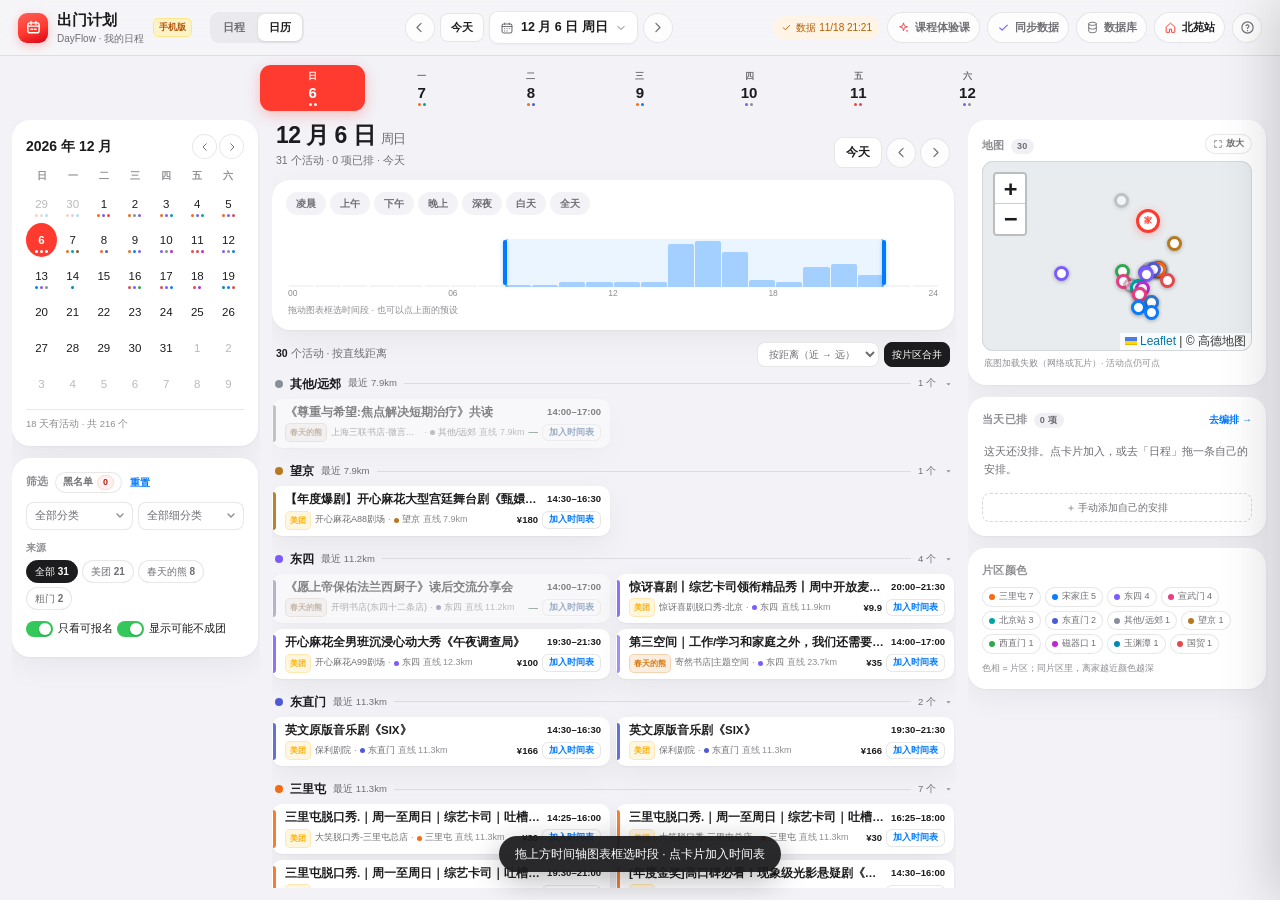
==== index.html @ 4f8f265a "deploy: 2026/11/19 05:21:29" ====
<!doctype html>
<html lang="zh-CN">
<head>
  <meta charset="utf-8">
  <meta name="viewport" content="width=device-width, initial-scale=1, viewport-fit=cover">
  <meta name="color-scheme" content="light">
  <title>出门计划 DayFlow · 我的日程</title>
  <link rel="icon" href="icons/icon-192.png">
  <link rel="stylesheet" href="vendor/leaflet.css">
  <link rel="stylesheet" href="schedule.css">
  <meta name="theme-color" content="#0A7CFF">
  <meta name="mobile-web-app-capable" content="yes">
  <meta name="apple-mobile-web-app-capable" content="yes">
  <meta name="apple-mobile-web-app-status-bar-style" content="default">
  <meta name="apple-mobile-web-app-title" content="出门计划">
  <link rel="manifest" href="manifest.webmanifest">
  <link rel="apple-touch-icon" href="icons/icon-180.png">
  <meta name="robots" content="noindex, nofollow">
  <link rel="stylesheet" href="pwa.css">
  <link rel="apple-touch-startup-image" href="splash/apple-1170x2532.png" media="(device-width: 390px) and (device-height: 844px) and (-webkit-device-pixel-ratio: 3)">
  <link rel="apple-touch-startup-image" href="splash/apple-1179x2556.png" media="(device-width: 393px) and (device-height: 852px) and (-webkit-device-pixel-ratio: 3)">
  <link rel="apple-touch-startup-image" href="splash/apple-1206x2622.png" media="(device-width: 402px) and (device-height: 874px) and (-webkit-device-pixel-ratio: 3)">
  <link rel="apple-touch-startup-image" href="splash/apple-1290x2796.png" media="(device-width: 430px) and (device-height: 932px) and (-webkit-device-pixel-ratio: 3)">
  <link rel="apple-touch-startup-image" href="splash/apple-1242x2688.png" media="(device-width: 414px) and (device-height: 896px) and (-webkit-device-pixel-ratio: 3)">
  <link rel="apple-touch-startup-image" href="splash/apple-1284x2778.png" media="(device-width: 428px) and (device-height: 926px) and (-webkit-device-pixel-ratio: 3)">
  <link rel="apple-touch-startup-image" href="splash/apple-1125x2436.png" media="(device-width: 375px) and (device-height: 812px) and (-webkit-device-pixel-ratio: 3)">
  <link rel="apple-touch-startup-image" href="splash/apple-828x1792.png" media="(device-width: 414px) and (device-height: 896px) and (-webkit-device-pixel-ratio: 2)">
  <link rel="apple-touch-startup-image" href="splash/apple-750x1334.png" media="(device-width: 375px) and (device-height: 667px) and (-webkit-device-pixel-ratio: 2)">
</head>
<body>
  <div id="dayflow-splash" aria-hidden="true">
    <div class="splash-inner">
      <div class="splash-logo">
        <svg viewBox="0 0 24 24" fill="none" stroke="#fff" stroke-width="2" stroke-linecap="round" stroke-linejoin="round">
          <rect x="4" y="5.5" width="16" height="14" rx="3"/>
          <path d="M4 10h16M8.5 3.5v4M15.5 3.5v4"/>
          <path d="M8.5 14.5h2M13.5 14.5h2" stroke-width="2.4"/>
        </svg>
      </div>
      <div class="splash-title">出门计划</div>
    </div>
  </div>
  <svg width="0" height="0" style="position:absolute" aria-hidden="true">
    <defs>
      <symbol id="i-calendar" viewBox="0 0 24 24"><rect x="3.5" y="5" width="17" height="15.5" rx="3" fill="none" stroke="currentColor" stroke-width="1.8"/><path d="M3.5 9.5h17M8 3.5V6M16 3.5V6" fill="none" stroke="currentColor" stroke-width="1.8" stroke-linecap="round"/><circle cx="8" cy="13" r="1" fill="currentColor"/><circle cx="12" cy="13" r="1" fill="currentColor"/><circle cx="16" cy="13" r="1" fill="currentColor"/><circle cx="8" cy="17" r="1" fill="currentColor"/><circle cx="12" cy="17" r="1" fill="currentColor"/></symbol>
      <symbol id="i-left" viewBox="0 0 24 24"><path d="M14.5 5.5 8 12l6.5 6.5" fill="none" stroke="currentColor" stroke-width="1.9" stroke-linecap="round" stroke-linejoin="round"/></symbol>
      <symbol id="i-right" viewBox="0 0 24 24"><path d="M9.5 5.5 16 12l-6.5 6.5" fill="none" stroke="currentColor" stroke-width="1.9" stroke-linecap="round" stroke-linejoin="round"/></symbol>
      <symbol id="i-down" viewBox="0 0 24 24"><path d="m6 9 6 6 6-6" fill="none" stroke="currentColor" stroke-width="1.9" stroke-linecap="round" stroke-linejoin="round"/></symbol>
      <symbol id="i-plus" viewBox="0 0 24 24"><path d="M12 5v14M5 12h14" fill="none" stroke="currentColor" stroke-width="1.9" stroke-linecap="round"/></symbol>
      <symbol id="i-close" viewBox="0 0 24 24"><path d="M6 6l12 12M18 6 6 18" fill="none" stroke="currentColor" stroke-width="1.9" stroke-linecap="round"/></symbol>
      <symbol id="i-check" viewBox="0 0 24 24"><path d="m5 12.5 4.5 4.5L19 7.5" fill="none" stroke="currentColor" stroke-width="2" stroke-linecap="round" stroke-linejoin="round"/></symbol>
      <symbol id="i-clock" viewBox="0 0 24 24"><circle cx="12" cy="12" r="8.4" fill="none" stroke="currentColor" stroke-width="1.8"/><path d="M12 7.3V12l3.3 2" fill="none" stroke="currentColor" stroke-width="1.8" stroke-linecap="round"/></symbol>
      <symbol id="i-pin" viewBox="0 0 24 24"><path d="M12 21s6.4-5.7 6.4-11A6.4 6.4 0 0 0 5.6 10c0 5.3 6.4 11 6.4 11Z" fill="none" stroke="currentColor" stroke-width="1.8" stroke-linejoin="round"/><circle cx="12" cy="9.8" r="2.2" fill="none" stroke="currentColor" stroke-width="1.8"/></symbol>
      <symbol id="i-home" viewBox="0 0 24 24"><path d="M4 11.2 12 4l8 7.2V20a1 1 0 0 1-1 1h-5v-6H10v6H5a1 1 0 0 1-1-1v-8.8Z" fill="none" stroke="currentColor" stroke-width="1.8" stroke-linejoin="round"/></symbol>
      <symbol id="i-expand" viewBox="0 0 24 24"><path d="M9 4H4v5M15 4h5v5M9 20H4v-5M15 20h5v-5" fill="none" stroke="currentColor" stroke-width="1.8" stroke-linecap="round" stroke-linejoin="round"/></symbol>
      <symbol id="i-db" viewBox="0 0 24 24"><ellipse cx="12" cy="5.2" rx="7" ry="3" fill="none" stroke="currentColor" stroke-width="1.7"/><path d="M5 5.2v6.7c0 1.7 3.1 3 7 3s7-1.3 7-3V5.2M5 11.9v6.7c0 1.7 3.1 3 7 3s7-1.3 7-3v-6.7" fill="none" stroke="currentColor" stroke-width="1.7" stroke-linecap="round"/></symbol>
      <symbol id="i-help" viewBox="0 0 24 24"><circle cx="12" cy="12" r="9" fill="none" stroke="currentColor" stroke-width="1.8"/><path d="M9.7 9.2a2.4 2.4 0 0 1 4.6.9c0 1.6-2.3 1.9-2.3 3.5" fill="none" stroke="currentColor" stroke-width="1.8" stroke-linecap="round"/><circle cx="12" cy="17" r="1" fill="currentColor"/></symbol>
      <symbol id="i-trash" viewBox="0 0 24 24"><path d="M5 7h14M10 7V5h4v2M8 7l.8 12h6.4L16 7M10 10.5v5M14 10.5v5" fill="none" stroke="currentColor" stroke-width="1.7" stroke-linecap="round"/></symbol>
      <symbol id="i-info" viewBox="0 0 24 24"><circle cx="12" cy="12" r="9" fill="none" stroke="currentColor" stroke-width="1.8"/><path d="M12 11v5" fill="none" stroke="currentColor" stroke-width="1.9" stroke-linecap="round"/><circle cx="12" cy="7.8" r="1" fill="currentColor"/></symbol>
      <symbol id="i-search" viewBox="0 0 24 24"><circle cx="10.5" cy="10.5" r="6.5" fill="none" stroke="currentColor" stroke-width="1.8"/><path d="m15.5 15.5 4.5 4.5" fill="none" stroke="currentColor" stroke-width="1.8" stroke-linecap="round"/></symbol>
      <symbol id="i-link" viewBox="0 0 24 24"><path d="M10 13.8a4 4 0 0 0 5.7 0l2.6-2.6a4 4 0 0 0-5.7-5.7l-1.4 1.4" fill="none" stroke="currentColor" stroke-width="1.8" stroke-linecap="round"/><path d="M14 10.2a4 4 0 0 0-5.7 0l-2.6 2.6a4 4 0 0 0 5.7 5.7l1.4-1.4" fill="none" stroke="currentColor" stroke-width="1.8" stroke-linecap="round"/></symbol>
      <symbol id="i-spark" viewBox="0 0 24 24"><path d="M12 3.5 13.7 9l5.5 1.7-5.5 1.7L12 18l-1.7-5.6L4.8 10.7 10.3 9 12 3.5Z" fill="none" stroke="currentColor" stroke-width="1.7" stroke-linejoin="round"/><path d="M18.5 15.5l.7 2.2 2.2.7-2.2.7-.7 2.2-.7-2.2-2.2-.7 2.2-.7.7-2.2Z" fill="currentColor"/></symbol>
    </defs>
  </svg>

  <header class="appbar">
    <div class="brand">
      <div class="brand-mark">
        <svg viewBox="0 0 24 24" fill="none" stroke="#fff" stroke-width="2" stroke-linecap="round">
          <rect x="4" y="5.5" width="16" height="14" rx="3"/>
          <path d="M4 10h16M8.5 3.5v4M15.5 3.5v4"/>
          <path d="M8.5 14.5h2M13.5 14.5h2" stroke-width="2.4"/>
        </svg>
      </div>
      <div class="brand-text">
        <div class="brand-name">出门计划</div>
        <div class="brand-sub">DayFlow · 我的日程</div>
      </div>
      <span class="proto-pill">原型</span>
    </div>

    <nav class="mode-tabs" id="modeTabs">
      <button class="mode-tab active" data-action="set-mode" data-mode="schedule">日程</button>
      <button class="mode-tab" data-action="set-mode" data-mode="calendar">日历</button>
    </nav>

    <div class="date-nav">
      <button class="icon-btn" data-action="day-prev" aria-label="前一天"><svg><use href="#i-left"/></svg></button>
      <button class="today-btn" data-action="today">今天</button>
      <button class="date-pill" data-action="month-open" aria-label="打开月历">
        <svg><use href="#i-calendar"/></svg>
        <span id="headerDate">11 月 21 日 周六</span>
        <svg class="chev"><use href="#i-down"/></svg>
      </button>
      <button class="icon-btn" data-action="day-next" aria-label="后一天"><svg><use href="#i-right"/></svg></button>
    </div>

    <div class="app-actions">
      <span class="save-pill" title="原型把日程存在浏览器 localStorage">
        <svg><use href="#i-check"/></svg>
        本地保存
      </span>
      <a class="crawl-entry pack-entry" href="dayflow://service/pack" title="生成手机包并推送到 GitHub，手机打开网页即自动同步">
        <svg><use href="#i-db"/></svg>
        <span>手机包</span>
      </a>
      <a class="crawl-entry course-entry" href="dayflow://service/courses" title="按地点/分类筛选美团成人课程">
        <svg><use href="#i-spark"/></svg>
        <span>课程体验课</span>
      </a>
      <button class="crawl-entry" data-action="crawl-open" title="运行采集模块">
        <svg><use href="#i-spark"/></svg>
        <span>开始爬取</span>
      </button>
      <button class="db-entry" data-action="db-open" title="查看 SQLite 数据快照">
        <svg><use href="#i-db"/></svg>
        <span>数据库</span>
      </button>
      <button class="home-chip" data-action="home-open" title="设置出发点">
        <svg><use href="#i-home"/></svg>
        <span id="homeChipText">北苑站</span>
      </button>
      <button class="icon-btn" data-action="help-open" aria-label="交互说明"><svg><use href="#i-help"/></svg></button>
    </div>
  </header>

  <div class="weekbar">
    <div class="weekbar-inner" id="weekbar"></div>
  </div>

  <main class="workspace" id="workspace">
    <!-- 左：时间轴（编排主视图） -->
    <section class="panel schedule-panel">
      <header class="schedule-head">
        <div class="schedule-title">
          <div class="schedule-date" id="scheduleDate">11 月 21 日 <span>周六</span></div>
          <div class="schedule-stats" id="scheduleStats">还没安排 · 从右侧挑活动，或点时间轴添加</div>
        </div>
        <div class="head-actions">
          <button class="btn primary" data-action="manual-add">
            <svg><use href="#i-plus"/></svg>
            手动添加
          </button>
          <button class="icon-btn danger-hover" data-action="clear-schedule" aria-label="清空当天日程" title="清空当天日程">
            <svg><use href="#i-trash"/></svg>
          </button>
        </div>
      </header>

      <div class="conflict-banner" id="conflictBanner" hidden></div>

      <div class="timeline-toolbar">
        <span class="toolbar-range">00:00–24:00</span>
        <span class="toolbar-hint"><span class="dash-sample"></span>空档 · 点一下加自己的安排，按住往下拖可框选时间段</span>
        <span class="toolbar-legend">
          <span><i class="legend-activity"></i>采集活动</span>
          <span><i class="legend-manual"></i>我的安排</span>
        </span>
      </div>

      <div class="timeline-scroll" id="timelineScroll">
        <div class="timeline" id="timeline">
          <div class="time-gutter" id="timeGutter"></div>
          <div class="timeline-body" id="timelineBody">
            <div class="zone zone-night"></div>
            <div class="zone zone-morning"></div>
            <div class="zone zone-afternoon"></div>
            <div class="zone zone-evening"></div>
            <div class="hour-lines" id="hourLines"></div>
            <div class="gap-bands" id="gapBands"></div>
            <div class="block-layer" id="blockLayer"></div>
            <div class="time-window-overlay" id="timeWindowOverlay"></div>
            <button class="time-handle start" id="timeHandleStart" type="button" aria-label="拖动时间窗开始">
              <span id="timeHandleStartLabel">00:00</span>
            </button>
            <button class="time-handle end" id="timeHandleEnd" type="button" aria-label="拖动时间窗结束">
              <span id="timeHandleEndLabel">24:00</span>
            </button>
            <div class="now-line" id="nowLine" hidden><span class="now-dot"></span><span class="now-label" id="nowLabel">现在</span></div>
          </div>
        </div>
      </div>
      <div class="schedule-foot" id="scheduleFoot"></div>
    </section>

    <!-- 右：活动池 / 地图 -->
    <section class="panel pool-panel">
      <div class="side-tabs" id="sideTabs">
        <button class="side-tab active" data-action="side-view" data-view="pool">活动池</button>
        <button class="side-tab" data-action="side-view" data-view="map">地图</button>
      </div>
      <div class="pool-pane" id="poolPane">
      <header class="pool-head">
        <div>
          <div class="pool-title-line">
            <h2>活动池</h2>
            <span class="pool-count" id="poolCount">0 个</span>
          </div>
          <div class="pool-sub" id="poolSub">点一下加入时间表，再点一下取消</div>
        </div>
        <button class="btn ghost" data-action="manual-add">
          <svg><use href="#i-plus"/></svg>
          自己的安排
        </button>
      </header>

      <div class="pool-controls">
        <label class="search-box">
          <svg><use href="#i-search"/></svg>
          <input id="poolSearch" type="search" placeholder="搜活动 / 场地 / 地址" autocomplete="off">
        </label>

        <div class="period-tabs" id="periodTabs"></div>

        <div class="time-window-row">
          <span class="time-window-label">时间窗 <b id="timeWindowLabel">全天</b></span>
          <button class="time-window-reset" id="timeWindowReset" data-action="time-window-reset" disabled>重置</button>
          <label class="switch-row time-window-fits" title="活动必须完整落在时间窗内">
            <span class="switch"><input type="checkbox" id="timeFits"><span class="slider"></span></span>
            只看装得下
          </label>
        </div>

        <div class="filter-selects">
          <select id="poolCategory" aria-label="大分类"></select>
          <select id="poolSubcategory" aria-label="细分类"></select>
          <select id="poolSource" aria-label="来源"></select>
          <select id="poolArea" aria-label="片区"></select>
          <select id="poolSort" aria-label="排序">
            <option value="time">按开始时间</option>
            <option value="distance">按距离</option>
            <option value="price">按价格</option>
            <option value="duration">按时长（短→长）</option>
          </select>
          <button class="filter-blacklist" data-action="blacklist-open" title="编辑活动类型黑名单">黑名单 <span class="blacklist-badge">0</span></button>
        </div>

        <div class="pool-toggles">
          <label class="switch-row">
            <span class="switch"><input type="checkbox" id="gapOnly"><span class="slider"></span></span>
            只看能放进空档
          </label>
          <label class="switch-row">
            <span class="switch"><input type="checkbox" id="hideScheduled"><span class="slider"></span></span>
            隐藏已排
          </label>
          <label class="switch-row">
            <span class="switch"><input type="checkbox" id="bookableOnly" checked><span class="slider"></span></span>
            只看可报名
          </label>
          <label class="switch-row" title="勾选时显示并蒙灰；取消勾选则隐藏">
            <span class="switch"><input type="checkbox" id="formationUnlikely" checked><span class="slider"></span></span>
            可能不成团
          </label>
        </div>
      </div>

      <div class="pool-list" id="poolList"></div>
      </div>

      <div class="map-pane" id="mapPane" hidden>
        <div class="map-pane-head">
          <div>
            <div class="pool-title-line">
              <h2>地图</h2>
              <span class="pool-count" id="scheduleMapCount">0 个</span>
            </div>
            <div class="pool-sub" id="scheduleMapSub">彩色 = 片区 · 实心 = 已排 · 空心 = 未排</div>
          </div>
          <button class="btn ghost" data-action="manual-add">
            <svg><use href="#i-plus"/></svg>
            手动
          </button>
        </div>
        <div class="map-canvas" id="scheduleMap"></div>
        <div class="map-note" id="scheduleMapNote">底图：高德 · GCJ-02 · 原型无 Key</div>
      </div>
    </section>
  </main>


  <!-- ===================== 日历 tab（原版浏览视图） ===================== -->
  <main class="calendar-workspace" id="calendarView" hidden>
    <aside class="cal-sidebar">
      <section class="cal-panel cal-month-panel">
        <div class="cal-month-head">
          <span class="cal-month-title" id="calMonthTitle">2026 年 11 月</span>
          <div class="cal-month-nav">
            <button class="icon-btn" data-action="cal-month-prev" aria-label="上个月"><svg><use href="#i-left"/></svg></button>
            <button class="icon-btn" data-action="cal-month-next" aria-label="下个月"><svg><use href="#i-right"/></svg></button>
          </div>
        </div>
        <div class="cal-dow"><span>日</span><span>一</span><span>二</span><span>三</span><span>四</span><span>五</span><span>六</span></div>
        <div class="cal-grid" id="calGrid"></div>
        <div class="cal-month-foot" id="calMonthFoot"></div>
      </section>

      <section class="cal-panel cal-filters">
        <div class="cal-section-title">筛选 <span class="cal-title-actions"><button class="cal-blacklist-open" data-action="blacklist-open">黑名单 <span class="blacklist-badge">0</span></button><button class="cal-reset" data-action="cal-reset">重置</button></span></div>
        <div class="cal-filter-group">
          <div class="cal-select-row">
            <select class="cal-subcat-select" id="calCategory" aria-label="分类"></select>
            <select class="cal-subcat-select" id="calSubcategory" aria-label="细分类"></select>
          </div>
        </div>
        <div class="cal-filter-group">
          <div class="cal-label">来源</div>
          <div class="cal-chips" id="calSourceChips"></div>
        </div>
        <div class="cal-filter-group">
          <label class="switch-row"><span class="switch"><input type="checkbox" id="calBookable" checked><span class="slider"></span></span>只看可报名</label>
          <label class="switch-row" title="勾选时显示并蒙灰；取消勾选则隐藏"><span class="switch"><input type="checkbox" id="calFormationUnlikely" checked><span class="slider"></span></span>显示可能不成团</label>
        </div>
      </section>
    </aside>

    <section class="cal-main">
      <div class="cal-dayhead">
        <div>
          <h2 id="calDayTitle">11 月 18 日 周三</h2>
          <div class="cal-day-sub" id="calDaySub"></div>
        </div>
        <div class="cal-day-actions">
          <button class="btn" data-action="cal-today">今天</button>
          <button class="icon-btn" data-action="cal-prev-day" aria-label="前一天"><svg><use href="#i-left"/></svg></button>
          <button class="icon-btn" data-action="cal-next-day" aria-label="后一天"><svg><use href="#i-right"/></svg></button>
        </div>
      </div>

      <section class="cal-panel cal-timecard">
        <div class="cal-presets" id="calPresets"></div>
        <div class="cal-hist" id="calHist">
          <div class="cal-hist-bars" id="calHistBars"></div>
          <div class="cal-brush" id="calBrush">
            <div class="cal-brush-selection" id="calBrushSelection"></div>
            <button class="cal-brush-handle" data-edge="start" id="calBrushStartHandle" type="button" aria-label="拖动开始时间"></button>
            <button class="cal-brush-handle" data-edge="end" id="calBrushEndHandle" type="button" aria-label="拖动结束时间"></button>
          </div>
        </div>
        <div class="cal-hist-axis"><span>00</span><span>06</span><span>12</span><span>18</span><span>24</span></div>
        <div class="cal-hist-hint"><span id="calHistReadout">拖动图表框选时间段 · 也可以点上面的预设或下拉</span></div>
      </section>

      <div class="cal-results-bar">
        <div class="cal-result-summary" id="calResultSummary"></div>
        <div class="cal-result-tools">
          <select class="mini-select" id="calSort" aria-label="排序">
            <option value="distance">按距离（近 → 远）</option>
            <option value="time">按开始时间</option>
            <option value="price">按价格（低 → 高）</option>
          </select>
          <button class="mini-select" data-action="cal-toggle-group" id="calGroupBtn">按片区合并</button>
        </div>
      </div>
      <div class="cal-groups" id="calGroups"></div>
    </section>

    <aside class="cal-right">
      <section class="cal-panel cal-map-card">
        <div class="cal-section-title">地图 <span class="cal-count" id="calMapCount">0</span>
          <button class="cal-map-expand" data-action="cal-map-expand" aria-label="放大地图"><svg><use href="#i-expand"/></svg>放大</button>
        </div>
        <div class="cal-map-canvas" id="calMap"></div>
        <div class="cal-map-note" id="calMapNote">底图：高德 · 无 Key 原型</div>
      </section>
      <section class="cal-panel">
        <div class="cal-section-title">
          当天已排 <span class="cal-count" id="calSchedCount">0 项</span>
          <button class="cal-go" data-action="set-mode" data-mode="schedule">去编排 →</button>
        </div>
        <div class="cal-sched-list" id="calSchedList"></div>
        <button class="cal-add-manual" data-action="manual-add">＋ 手动添加自己的安排</button>
      </section>
      <section class="cal-panel cal-legend-panel">
        <div class="cal-section-title">片区颜色</div>
        <div class="cal-legend-list" id="calLegend"></div>
        <div class="cal-legend-note">色相 = 片区；同片区里，离家越近颜色越深</div>
      </section>
    </aside>
  </main>

  <nav class="mobile-switch" id="mobileSwitch">
    <button data-action="mobile-pane" data-pane="schedule" class="active">时间表 <span class="n" id="mobileScheduleCount">0</span></button>
    <button data-action="mobile-pane" data-pane="pool">活动池 <span class="n" id="mobilePoolCount">0</span></button>
  </nav>

  <div class="scrim" id="scrim"></div>

  <aside class="drawer" id="detailDrawer" aria-hidden="true">
    <div class="drawer-head">
      <h2 id="detailTitle">活动详情</h2>
      <button class="drawer-close" data-action="close-layers" aria-label="关闭"><svg><use href="#i-close"/></svg></button>
    </div>
    <div class="drawer-body" id="detailBody"></div>
    <div class="drawer-foot" id="detailFoot"></div>
  </aside>

  <div id="modalRoot"></div>
  <div class="toast" id="toast"></div>

  <script src="vendor/leaflet.js"></script>
  <script>window.__DAYFLOW_BUILD='202611190521';</script>
  <script src="boot.js"></script>
</body>
</html>
---- vendor/leaflet.css ----
/* required styles */

.leaflet-pane,
.leaflet-tile,
.leaflet-marker-icon,
.leaflet-marker-shadow,
.leaflet-tile-container,
.leaflet-pane > svg,
.leaflet-pane > canvas,
.leaflet-zoom-box,
.leaflet-image-layer,
.leaflet-layer {
	position: absolute;
	left: 0;
	top: 0;
	}
.leaflet-container {
	overflow: hidden;
	}
.leaflet-tile,
.leaflet-marker-icon,
.leaflet-marker-shadow {
	-webkit-user-select: none;
	   -moz-user-select: none;
	        user-select: none;
	  -webkit-user-drag: none;
	}
/* Prevents IE11 from highlighting tiles in blue */
.leaflet-tile::selection {
	background: transparent;
}
/* Safari renders non-retina tile on retina better with this, but Chrome is worse */
.leaflet-safari .leaflet-tile {
	image-rendering: -webkit-optimize-contrast;
	}
/* hack that prevents hw layers "stretching" when loading new tiles */
.leaflet-safari .leaflet-tile-container {
	width: 1600px;
	height: 1600px;
	-webkit-transform-origin: 0 0;
	}
.leaflet-marker-icon,
.leaflet-marker-shadow {
	display: block;
	}
/* .leaflet-container svg: reset svg max-width decleration shipped in Joomla! (joomla.org) 3.x */
/* .leaflet-container img: map is broken in FF if you have max-width: 100% on tiles */
.leaflet-container .leaflet-overlay-pane svg {
	max-width: none !important;
	max-height: none !important;
	}
.leaflet-container .leaflet-marker-pane img,
.leaflet-container .leaflet-shadow-pane img,
.leaflet-container .leaflet-tile-pane img,
.leaflet-container img.leaflet-image-layer,
.leaflet-container .leaflet-tile {
	max-width: none !important;
	max-height: none !important;
	width: auto;
	padding: 0;
	}

.leaflet-container img.leaflet-tile {
	/* See: https://bugs.chromium.org/p/chromium/issues/detail?id=600120 */
	mix-blend-mode: plus-lighter;
}

.leaflet-container.leaflet-touch-zoom {
	-ms-touch-action: pan-x pan-y;
	touch-action: pan-x pan-y;
	}
.leaflet-container.leaflet-touch-drag {
	-ms-touch-action: pinch-zoom;
	/* Fallback for FF which doesn't support pinch-zoom */
	touch-action: none;
	touch-action: pinch-zoom;
}
.leaflet-container.leaflet-touch-drag.leaflet-touch-zoom {
	-ms-touch-action: none;
	touch-action: none;
}
.leaflet-container {
	-webkit-tap-highlight-color: transparent;
}
.leaflet-container a {
	-webkit-tap-highlight-color: rgba(51, 181, 229, 0.4);
}
.leaflet-tile {
	filter: inherit;
	visibility: hidden;
	}
.leaflet-tile-loaded {
	visibility: inherit;
	}
.leaflet-zoom-box {
	width: 0;
	height: 0;
	-moz-box-sizing: border-box;
	     box-sizing: border-box;
	z-index: 800;
	}
/* workaround for https://bugzilla.mozilla.org/show_bug.cgi?id=888319 */
.leaflet-overlay-pane svg {
	-moz-user-select: none;
	}

.leaflet-pane         { z-index: 400; }

.leaflet-tile-pane    { z-index: 200; }
.leaflet-overlay-pane { z-index: 400; }
.leaflet-shadow-pane  { z-index: 500; }
.leaflet-marker-pane  { z-index: 600; }
.leaflet-tooltip-pane   { z-index: 650; }
.leaflet-popup-pane   { z-index: 700; }

.leaflet-map-pane canvas { z-index: 100; }
.leaflet-map-pane svg    { z-index: 200; }

.leaflet-vml-shape {
	width: 1px;
	height: 1px;
	}
.lvml {
	behavior: url(#default#VML);
	display: inline-block;
	position: absolute;
	}


/* control positioning */

.leaflet-control {
	position: relative;
	z-index: 800;
	pointer-events: visiblePainted; /* IE 9-10 doesn't have auto */
	pointer-events: auto;
	}
.leaflet-top,
.leaflet-bottom {
	position: absolute;
	z-index: 1000;
	pointer-events: none;
	}
.leaflet-top {
	top: 0;
	}
.leaflet-right {
	right: 0;
	}
.leaflet-bottom {
	bottom: 0;
	}
.leaflet-left {
	left: 0;
	}
.leaflet-control {
	float: left;
	clear: both;
	}
.leaflet-right .leaflet-control {
	float: right;
	}
.leaflet-top .leaflet-control {
	margin-top: 10px;
	}
.leaflet-bottom .leaflet-control {
	margin-bottom: 10px;
	}
.leaflet-left .leaflet-control {
	margin-left: 10px;
	}
.leaflet-right .leaflet-control {
	margin-right: 10px;
	}


/* zoom and fade animations */

.leaflet-fade-anim .leaflet-popup {
	opacity: 0;
	-webkit-transition: opacity 0.2s linear;
	   -moz-transition: opacity 0.2s linear;
	        transition: opacity 0.2s linear;
	}
.leaflet-fade-anim .leaflet-map-pane .leaflet-popup {
	opacity: 1;
	}
.leaflet-zoom-animated {
	-webkit-transform-origin: 0 0;
	    -ms-transform-origin: 0 0;
	        transform-origin: 0 0;
	}
svg.leaflet-zoom-animated {
	will-change: transform;
}

.leaflet-zoom-anim .leaflet-zoom-animated {
	-webkit-transition: -webkit-transform 0.25s cubic-bezier(0,0,0.25,1);
	   -moz-transition:    -moz-transform 0.25s cubic-bezier(0,0,0.25,1);
	        transition:         transform 0.25s cubic-bezier(0,0,0.25,1);
	}
.leaflet-zoom-anim .leaflet-tile,
.leaflet-pan-anim .leaflet-tile {
	-webkit-transition: none;
	   -moz-transition: none;
	        transition: none;
	}

.leaflet-zoom-anim .leaflet-zoom-hide {
	visibility: hidden;
	}


/* cursors */

.leaflet-interactive {
	cursor: pointer;
	}
.leaflet-grab {
	cursor: -webkit-grab;
	cursor:    -moz-grab;
	cursor:         grab;
	}
.leaflet-crosshair,
.leaflet-crosshair .leaflet-interactive {
	cursor: crosshair;
	}
.leaflet-popup-pane,
.leaflet-control {
	cursor: auto;
	}
.leaflet-dragging .leaflet-grab,
.leaflet-dragging .leaflet-grab .leaflet-interactive,
.leaflet-dragging .leaflet-marker-draggable {
	cursor: move;
	cursor: -webkit-grabbing;
	cursor:    -moz-grabbing;
	cursor:         grabbing;
	}

/* marker & overlays interactivity */
.leaflet-marker-icon,
.leaflet-marker-shadow,
.leaflet-image-layer,
.leaflet-pane > svg path,
.leaflet-tile-container {
	pointer-events: none;
	}

.leaflet-marker-icon.leaflet-interactive,
.leaflet-image-layer.leaflet-interactive,
.leaflet-pane > svg path.leaflet-interactive,
svg.leaflet-image-layer.leaflet-interactive path {
	pointer-events: visiblePainted; /* IE 9-10 doesn't have auto */
	pointer-events: auto;
	}

/* visual tweaks */

.leaflet-container {
	background: #ddd;
	outline-offset: 1px;
	}
.leaflet-container a {
	color: #0078A8;
	}
.leaflet-zoom-box {
	border: 2px dotted #38f;
	background: rgba(255,255,255,0.5);
	}


/* general typography */
.leaflet-container {
	font-family: "Helvetica Neue", Arial, Helvetica, sans-serif;
	font-size: 12px;
	font-size: 0.75rem;
	line-height: 1.5;
	}


/* general toolbar styles */

.leaflet-bar {
	box-shadow: 0 1px 5px rgba(0,0,0,0.65);
	border-radius: 4px;
	}
.leaflet-bar a {
	background-color: #fff;
	border-bottom: 1px solid #ccc;
	width: 26px;
	height: 26px;
	line-height: 26px;
	display: block;
	text-align: center;
	text-decoration: none;
	color: black;
	}
.leaflet-bar a,
.leaflet-control-layers-toggle {
	background-position: 50% 50%;
	background-repeat: no-repeat;
	display: block;
	}
.leaflet-bar a:hover,
.leaflet-bar a:focus {
	background-color: #f4f4f4;
	}
.leaflet-bar a:first-child {
	border-top-left-radius: 4px;
	border-top-right-radius: 4px;
	}
.leaflet-bar a:last-child {
	border-bottom-left-radius: 4px;
	border-bottom-right-radius: 4px;
	border-bottom: none;
	}
.leaflet-bar a.leaflet-disabled {
	cursor: default;
	background-color: #f4f4f4;
	color: #bbb;
	}

.leaflet-touch .leaflet-bar a {
	width: 30px;
	height: 30px;
	line-height: 30px;
	}
.leaflet-touch .leaflet-bar a:first-child {
	border-top-left-radius: 2px;
	border-top-right-radius: 2px;
	}
.leaflet-touch .leaflet-bar a:last-child {
	border-bottom-left-radius: 2px;
	border-bottom-right-radius: 2px;
	}

/* zoom control */

.leaflet-control-zoom-in,
.leaflet-control-zoom-out {
	font: bold 18px 'Lucida Console', Monaco, monospace;
	text-indent: 1px;
	}

.leaflet-touch .leaflet-control-zoom-in, .leaflet-touch .leaflet-control-zoom-out  {
	font-size: 22px;
	}


/* layers control */

.leaflet-control-layers {
	box-shadow: 0 1px 5px rgba(0,0,0,0.4);
	background: #fff;
	border-radius: 5px;
	}
.leaflet-control-layers-toggle {
	background-image: url(images/layers.png);
	width: 36px;
	height: 36px;
	}
.leaflet-retina .leaflet-control-layers-toggle {
	background-image: url(images/layers-2x.png);
	background-size: 26px 26px;
	}
.leaflet-touch .leaflet-control-layers-toggle {
	width: 44px;
	height: 44px;
	}
.leaflet-control-layers .leaflet-control-layers-list,
.leaflet-control-layers-expanded .leaflet-control-layers-toggle {
	display: none;
	}
.leaflet-control-layers-expanded .leaflet-control-layers-list {
	display: block;
	position: relative;
	}
.leaflet-control-layers-expanded {
	padding: 6px 10px 6px 6px;
	color: #333;
	background: #fff;
	}
.leaflet-control-layers-scrollbar {
	overflow-y: scroll;
	overflow-x: hidden;
	padding-right: 5px;
	}
.leaflet-control-layers-selector {
	margin-top: 2px;
	position: relative;
	top: 1px;
	}
.leaflet-control-layers label {
	display: block;
	font-size: 13px;
	font-size: 1.08333em;
	}
.leaflet-control-layers-separator {
	height: 0;
	border-top: 1px solid #ddd;
	margin: 5px -10px 5px -6px;
	}

/* Default icon URLs */
.leaflet-default-icon-path { /* used only in path-guessing heuristic, see L.Icon.Default */
	background-image: url(images/marker-icon.png);
	}


/* attribution and scale controls */

.leaflet-container .leaflet-control-attribution {
	background: #fff;
	background: rgba(255, 255, 255, 0.8);
	margin: 0;
	}
.leaflet-control-attribution,
.leaflet-control-scale-line {
	padding: 0 5px;
	color: #333;
	line-height: 1.4;
	}
.leaflet-control-attribution a {
	text-decoration: none;
	}
.leaflet-control-attribution a:hover,
.leaflet-control-attribution a:focus {
	text-decoration: underline;
	}
.leaflet-attribution-flag {
	display: inline !important;
	vertical-align: baseline !important;
	width: 1em;
	height: 0.6669em;
	}
.leaflet-left .leaflet-control-scale {
	margin-left: 5px;
	}
.leaflet-bottom .leaflet-control-scale {
	margin-bottom: 5px;
	}
.leaflet-control-scale-line {
	border: 2px solid #777;
	border-top: none;
	line-height: 1.1;
	padding: 2px 5px 1px;
	white-space: nowrap;
	-moz-box-sizing: border-box;
	     box-sizing: border-box;
	background: rgba(255, 255, 255, 0.8);
	text-shadow: 1px 1px #fff;
	}
.leaflet-control-scale-line:not(:first-child) {
	border-top: 2px solid #777;
	border-bottom: none;
	margin-top: -2px;
	}
.leaflet-control-scale-line:not(:first-child):not(:last-child) {
	border-bottom: 2px solid #777;
	}

.leaflet-touch .leaflet-control-attribution,
.leaflet-touch .leaflet-control-layers,
.leaflet-touch .leaflet-bar {
	box-shadow: none;
	}
.leaflet-touch .leaflet-control-layers,
.leaflet-touch .leaflet-bar {
	border: 2px solid rgba(0,0,0,0.2);
	background-clip: padding-box;
	}


/* popup */

.leaflet-popup {
	position: absolute;
	text-align: center;
	margin-bottom: 20px;
	}
.leaflet-popup-content-wrapper {
	padding: 1px;
	text-align: left;
	border-radius: 12px;
	}
.leaflet-popup-content {
	margin: 13px 24px 13px 20px;
	line-height: 1.3;
	font-size: 13px;
	font-size: 1.08333em;
	min-height: 1px;
	}
.leaflet-popup-content p {
	margin: 17px 0;
	margin: 1.3em 0;
	}
.leaflet-popup-tip-container {
	width: 40px;
	height: 20px;
	position: absolute;
	left: 50%;
	margin-top: -1px;
	margin-left: -20px;
	overflow: hidden;
	pointer-events: none;
	}
.leaflet-popup-tip {
	width: 17px;
	height: 17px;
	padding: 1px;

	margin: -10px auto 0;
	pointer-events: auto;

	-webkit-transform: rotate(45deg);
	   -moz-transform: rotate(45deg);
	    -ms-transform: rotate(45deg);
	        transform: rotate(45deg);
	}
.leaflet-popup-content-wrapper,
.leaflet-popup-tip {
	background: white;
	color: #333;
	box-shadow: 0 3px 14px rgba(0,0,0,0.4);
	}
.leaflet-container a.leaflet-popup-close-button {
	position: absolute;
	top: 0;
	right: 0;
	border: none;
	text-align: center;
	width: 24px;
	height: 24px;
	font: 16px/24px Tahoma, Verdana, sans-serif;
	color: #757575;
	text-decoration: none;
	background: transparent;
	}
.leaflet-container a.leaflet-popup-close-button:hover,
.leaflet-container a.leaflet-popup-close-button:focus {
	color: #585858;
	}
.leaflet-popup-scrolled {
	overflow: auto;
	}

.leaflet-oldie .leaflet-popup-content-wrapper {
	-ms-zoom: 1;
	}
.leaflet-oldie .leaflet-popup-tip {
	width: 24px;
	margin: 0 auto;

	-ms-filter: "progid:DXImageTransform.Microsoft.Matrix(M11=0.70710678, M12=0.70710678, M21=-0.70710678, M22=0.70710678)";
	filter: progid:DXImageTransform.Microsoft.Matrix(M11=0.70710678, M12=0.70710678, M21=-0.70710678, M22=0.70710678);
	}

.leaflet-oldie .leaflet-control-zoom,
.leaflet-oldie .leaflet-control-layers,
.leaflet-oldie .leaflet-popup-content-wrapper,
.leaflet-oldie .leaflet-popup-tip {
	border: 1px solid #999;
	}


/* div icon */

.leaflet-div-icon {
	background: #fff;
	border: 1px solid #666;
	}


/* Tooltip */
/* Base styles for the element that has a tooltip */
.leaflet-tooltip {
	position: absolute;
	padding: 6px;
	background-color: #fff;
	border: 1px solid #fff;
	border-radius: 3px;
	color: #222;
	white-space: nowrap;
	-webkit-user-select: none;
	-moz-user-select: none;
	-ms-user-select: none;
	user-select: none;
	pointer-events: none;
	box-shadow: 0 1px 3px rgba(0,0,0,0.4);
	}
.leaflet-tooltip.leaflet-interactive {
	cursor: pointer;
	pointer-events: auto;
	}
.leaflet-tooltip-top:before,
.leaflet-tooltip-bottom:before,
.leaflet-tooltip-left:before,
.leaflet-tooltip-right:before {
	position: absolute;
	pointer-events: none;
	border: 6px solid transparent;
	background: transparent;
	content: "";
	}

/* Directions */

.leaflet-tooltip-bottom {
	margin-top: 6px;
}
.leaflet-tooltip-top {
	margin-top: -6px;
}
.leaflet-tooltip-bottom:before,
.leaflet-tooltip-top:before {
	left: 50%;
	margin-left: -6px;
	}
.leaflet-tooltip-top:before {
	bottom: 0;
	margin-bottom: -12px;
	border-top-color: #fff;
	}
.leaflet-tooltip-bottom:before {
	top: 0;
	margin-top: -12px;
	margin-left: -6px;
	border-bottom-color: #fff;
	}
.leaflet-tooltip-left {
	margin-left: -6px;
}
.leaflet-tooltip-right {
	margin-left: 6px;
}
.leaflet-tooltip-left:before,
.leaflet-tooltip-right:before {
	top: 50%;
	margin-top: -6px;
	}
.leaflet-tooltip-left:before {
	right: 0;
	margin-right: -12px;
	border-left-color: #fff;
	}
.leaflet-tooltip-right:before {
	left: 0;
	margin-left: -12px;
	border-right-color: #fff;
	}

/* Printing */

@media print {
	/* Prevent printers from removing background-images of controls. */
	.leaflet-control {
		-webkit-print-color-adjust: exact;
		print-color-adjust: exact;
		}
	}
---- schedule.css ----
/* DayFlow · 日程表 v2
   左：一天时间轴（编排 + 冲突）；右：活动池。 */

:root {
  --bg: #f2f2f7;
  --panel: #ffffff;
  --text: #1c1c1e;
  --muted: #6e6e73;
  --muted-2: #8e8e93;
  --line: rgba(60, 60, 67, 0.12);
  --line-strong: rgba(60, 60, 67, 0.2);
  --accent: #ff3b30;
  --blue: #007aff;
  --green: #34c759;
  --amber: #ff9500;
  --radius: 20px;
  --shadow: 0 1px 2px rgba(0, 0, 0, 0.04), 0 10px 30px rgba(0, 0, 0, 0.05);
}
* { box-sizing: border-box; }
html, body { height: 100%; margin: 0; padding: 0; overflow: hidden; }
body {
  background: var(--bg); color: var(--text);
  font-family: -apple-system, BlinkMacSystemFont, "SF Pro Text", "PingFang SC", "Helvetica Neue", "Microsoft YaHei", sans-serif;
  font-size: 13px; line-height: 1.5;
  -webkit-font-smoothing: antialiased; text-rendering: optimizeLegibility;
}
button, input, select, textarea { font: inherit; color: inherit; }
button { cursor: pointer; }
a { color: var(--blue); text-decoration: none; }
a:hover { text-decoration: underline; }
[hidden] { display: none !important; }

/* 顶栏 */
.appbar {
  height: 56px; display: flex; align-items: center; gap: 14px; padding: 0 18px;
  background: rgba(246, 246, 248, 0.86);
  backdrop-filter: saturate(180%) blur(18px); -webkit-backdrop-filter: saturate(180%) blur(18px);
  border-bottom: 1px solid var(--line); position: relative; z-index: 30;
}
.brand { display: flex; align-items: center; gap: 9px; flex: none; }
.brand-mark {
  width: 30px; height: 30px; border-radius: 9px;
  background: linear-gradient(160deg, #ff5f57 0%, #ff3b30 55%, #d70015 100%);
  display: grid; place-items: center; box-shadow: 0 3px 10px rgba(255, 59, 48, 0.3); flex: none;
}
.brand-mark svg { width: 17px; height: 17px; }
.brand-name { font-size: 15px; font-weight: 700; white-space: nowrap; }
.brand-sub { font-size: 10px; color: var(--muted); white-space: nowrap; }
.proto-pill { font-size: 9px; font-weight: 700; color: #b45309; background: #fef3c7; border: 1px solid #fde68a; padding: 2px 5px; border-radius: 5px; }
.date-nav { display: flex; align-items: center; gap: 5px; margin: 0 auto; }
.icon-btn {
  width: 30px; height: 30px; border-radius: 50%; border: 1px solid var(--line);
  background: rgba(255, 255, 255, 0.82); display: grid; place-items: center; color: var(--muted); flex: none;
}
.icon-btn:hover { background: #fff; color: var(--text); }
.icon-btn svg { width: 15px; height: 15px; }
.icon-btn.danger-hover:hover { color: #d70015; border-color: rgba(215, 0, 21, 0.3); }
.today-btn { border: 1px solid var(--line); background: rgba(255, 255, 255, 0.82); padding: 5px 10px; border-radius: 8px; font-size: 11px; font-weight: 600; }
.today-btn:hover { background: #fff; }
.date-pill {
  display: flex; align-items: center; gap: 7px; border: 1px solid var(--line);
  background: #fff; border-radius: 9px; padding: 6px 10px; font-size: 12.5px; font-weight: 650;
  box-shadow: 0 1px 2px rgba(0, 0, 0, 0.03); min-width: 142px; justify-content: center;
}
.date-pill:hover { border-color: var(--line-strong); }
.date-pill svg { width: 14px; height: 14px; color: var(--muted); }
.date-pill .chev { width: 12px; height: 12px; }
.app-actions { display: flex; align-items: center; gap: 7px; flex: none; }
.save-pill { display: inline-flex; align-items: center; gap: 4px; font-size: 10px; color: #1a7f37; background: rgba(52, 199, 89, 0.1); border-radius: 999px; padding: 4px 8px; white-space: nowrap; }
.save-pill svg { width: 11px; height: 11px; }
.home-chip { display: flex; align-items: center; gap: 5px; border: 1px solid var(--line); background: rgba(255, 255, 255, 0.82); padding: 6px 9px; border-radius: 999px; font-size: 11px; font-weight: 600; white-space: nowrap; }
.home-chip:hover { background: #fff; border-color: var(--line-strong); }
.home-chip svg { width: 13px; height: 13px; color: var(--accent); }

/* 周条 */
.weekbar { height: 64px; display: flex; align-items: center; padding: 0 18px; }
.weekbar-inner { max-width: 760px; width: 100%; margin: 0 auto; display: grid; grid-template-columns: repeat(7, 1fr); gap: 4px; }
.week-day { border: 0; background: transparent; border-radius: 11px; padding: 5px 0 4px; display: flex; flex-direction: column; align-items: center; gap: 1px; color: var(--muted); position: relative; min-width: 0; }
.week-day:hover { background: rgba(0, 0, 0, 0.04); }
.week-day .wd { font-size: 9px; font-weight: 600; }
.week-day .num { font-size: 15px; font-weight: 650; color: var(--text); font-variant-numeric: tabular-nums; line-height: 1.15; }
.week-day .dots { display: flex; gap: 2px; height: 4px; margin-top: 1px; }
.week-day .dots i { width: 3px; height: 3px; border-radius: 50%; }
.week-day.today .num { color: var(--accent); }
.week-day.selected { background: var(--accent); box-shadow: 0 4px 14px rgba(255, 59, 48, 0.28); }
.week-day.selected .wd, .week-day.selected .num { color: #fff; }
.week-day.selected .dots i { background: rgba(255, 255, 255, 0.9) !important; }

/* 布局 */
.workspace {
  height: calc(100vh - 56px - 64px);
  padding: 0 18px 16px;
  display: grid; grid-template-columns: minmax(0, 1.48fr) minmax(360px, 1fr);
  grid-template-rows: minmax(0, 1fr);
  gap: 14px; overflow: hidden;
}
.panel { background: var(--panel); border-radius: var(--radius); box-shadow: var(--shadow); min-height: 0; display: flex; flex-direction: column; overflow: hidden; }

/* 左：日程 */
.schedule-panel { min-width: 0; }
.schedule-head { display: flex; align-items: flex-start; gap: 12px; padding: 16px 18px 9px; flex: none; }
.schedule-title { min-width: 0; flex: 1; }
.schedule-date { font-size: 23px; font-weight: 750; letter-spacing: -0.025em; line-height: 1.15; white-space: nowrap; }
.schedule-date span { font-size: 13px; font-weight: 500; color: var(--muted); margin-left: 6px; letter-spacing: 0; }
.schedule-date .today-tag { font-size: 9px; font-weight: 700; color: #fff; background: var(--accent); border-radius: 5px; padding: 1px 5px; vertical-align: 4px; margin-left: 7px; }
.schedule-stats { font-size: 11px; color: var(--muted); margin-top: 4px; line-height: 1.55; }
.schedule-stats b { color: var(--text); font-weight: 650; }
.schedule-stats .conflict { color: #d70015; font-weight: 650; }
.schedule-stats .free { color: #1a7f37; }
.head-actions { display: flex; align-items: center; gap: 6px; flex: none; }
.btn {
  display: inline-flex; align-items: center; justify-content: center; gap: 5px;
  border: 1px solid var(--line); background: #fff; border-radius: 9px;
  padding: 6px 11px; font-size: 11.5px; font-weight: 600; white-space: nowrap;
}
.btn svg { width: 13px; height: 13px; }
.btn:hover { border-color: var(--line-strong); background: #fafafa; }
.btn.primary { background: var(--blue); border-color: var(--blue); color: #fff; box-shadow: 0 2px 8px rgba(0, 122, 255, 0.22); }
.btn.primary:hover { background: #0070e8; }
.btn.ghost { background: transparent; color: var(--muted); }
.btn.ghost:hover { color: var(--text); background: #f7f7fa; }
.btn:disabled { opacity: 0.45; cursor: not-allowed; }

/* 冲突条 */
.conflict-banner {
  margin: 0 18px 8px; padding: 7px 10px; border-radius: 9px;
  background: #fff1f0; border: 1px solid #ffd4d0; color: #b42318;
  font-size: 10.5px; line-height: 1.6; display: flex; align-items: flex-start; gap: 7px;
}
.conflict-banner svg { width: 13px; height: 13px; flex: none; margin-top: 1px; }
.conflict-banner b { font-weight: 700; }
.conflict-banner .pairs { color: #912018; }
.conflict-banner .pairs span { display: inline-block; margin-right: 8px; }

.timeline-toolbar { display: flex; align-items: center; justify-content: space-between; gap: 10px; padding: 0 18px 7px; font-size: 9.5px; color: var(--muted-2); flex: none; }
.toolbar-hint { display: inline-flex; align-items: center; gap: 6px; }
.dash-sample { width: 16px; height: 9px; border: 1px dashed #c7c7cc; border-radius: 3px; display: inline-block; background: #fafafc; }
.toolbar-legend { display: inline-flex; align-items: center; gap: 11px; }
.toolbar-legend span { display: inline-flex; align-items: center; gap: 4px; }
.toolbar-legend i { width: 8px; height: 8px; border-radius: 2px; display: inline-block; }
.legend-activity { background: #cfe0ff; border-left: 2px solid #007aff; }
.legend-manual { background: #f1f1f5; border-left: 2px dashed #8e8e93; }

/* 时间轴 */
.timeline-scroll { flex: 1; min-height: 0; overflow-y: auto; overflow-x: hidden; overscroll-behavior: contain; scrollbar-width: thin; border-top: 1px solid var(--line); }
.timeline-scroll::-webkit-scrollbar { width: 7px; }
.timeline-scroll::-webkit-scrollbar-thumb { background: rgba(0, 0, 0, 0.13); border-radius: 4px; }
.timeline { display: flex; height: 1152px; min-height: 1152px; }
.time-gutter { width: 52px; flex: none; position: relative; background: linear-gradient(90deg, #fff 70%, rgba(250, 250, 252, 0.4)); }
.gutter-label { position: absolute; right: 8px; transform: translateY(-50%); font-size: 9.5px; color: var(--muted-2); font-variant-numeric: tabular-nums; white-space: nowrap; }
.timeline-body { flex: 1; min-width: 0; position: relative; height: 1152px; border-left: 1px solid var(--line); margin-right: 5px; }
.zone { position: absolute; left: 0; right: 0; pointer-events: none; }
.zone-night { top: 0; height: 288px; background: linear-gradient(180deg, rgba(244, 244, 250, 0.65), rgba(248, 248, 253, 0.3)); }
.zone-morning { top: 288px; height: 288px; background: linear-gradient(180deg, rgba(255, 249, 235, 0.5), rgba(255, 252, 245, 0.25)); }
.zone-afternoon { top: 576px; height: 288px; background: linear-gradient(180deg, rgba(245, 250, 255, 0.55), rgba(248, 252, 255, 0.28)); }
.zone-evening { top: 864px; height: 288px; background: linear-gradient(180deg, rgba(248, 246, 255, 0.5), rgba(251, 249, 255, 0.25)); }
.hour-lines { position: absolute; inset: 0; pointer-events: none; }
.hour-line { position: absolute; left: 0; right: 0; border-top: 1px solid rgba(60, 60, 67, 0.1); }
.hour-line.half { border-top-style: dashed; border-top-color: rgba(60, 60, 67, 0.055); }

/* 空档 */
.gap-bands { position: absolute; inset: 0; z-index: 1; }
.gap-band {
  position: absolute; left: 7px; right: 7px; border: 1.5px dashed #d4d4da; border-radius: 10px;
  background: rgba(250, 250, 252, 0.55); display: flex; flex-direction: column; justify-content: center;
  padding: 4px 12px; cursor: pointer; color: var(--muted-2); transition: border-color 0.12s, background 0.12s; overflow: hidden;
}
.gap-band:hover { border-color: #b6b6bd; background: rgba(255, 255, 255, 0.9); }
.gap-band.big { align-items: center; gap: 5px; text-align: center; background: rgba(250, 250, 252, 0.3); }
.gap-label { font-size: 10px; font-weight: 600; }
.gap-sub { font-size: 9.5px; color: var(--muted-2); }
.gap-band.big .gap-label { font-size: 12px; color: var(--muted); }
.gap-band.big .gap-sub { font-size: 10.5px; }
.gap-plus { width: 22px; height: 22px; border-radius: 50%; background: #fff; border: 1px solid var(--line); display: grid; place-items: center; color: var(--muted); margin-bottom: 2px; }
.gap-plus svg { width: 12px; height: 12px; }

/* 日程块 */
.block-layer { position: absolute; inset: 0; z-index: 2; pointer-events: none; }
.block { position: absolute; padding: 0 2px; pointer-events: auto; min-height: 22px; }
.block-inner { height: 100%; border-radius: 9px; overflow: hidden; border-left: 3px solid var(--c); background: var(--tint); padding: 4px 7px 4px 8px; position: relative; cursor: pointer; box-shadow: 0 1px 2px rgba(0, 0, 0, 0.04); transition: box-shadow 0.12s; }
.block-inner:hover { box-shadow: 0 4px 14px rgba(0, 0, 0, 0.1); }
.block.manual .block-inner { border-left-style: dashed; }
.block.conflict .block-inner { outline: 2px solid rgba(255, 59, 48, 0.78); outline-offset: -2px; }
.block-time { font-size: 9px; font-weight: 700; color: var(--c); font-variant-numeric: tabular-nums; line-height: 1.25; display: flex; align-items: center; gap: 4px; white-space: nowrap; }
.block-time .kind { font-size: 8px; font-weight: 650; color: var(--muted); background: rgba(255, 255, 255, 0.7); border-radius: 4px; padding: 0 3px; border: 1px solid rgba(0, 0, 0, 0.06); }
.block-title { font-size: 11.5px; font-weight: 650; line-height: 1.32; letter-spacing: -0.005em; margin-top: 1px; display: -webkit-box; -webkit-line-clamp: 2; -webkit-box-orient: vertical; overflow: hidden; word-break: break-word; }
.block-meta { font-size: 9.5px; color: var(--muted); margin-top: 2px; white-space: nowrap; overflow: hidden; text-overflow: ellipsis; display: flex; align-items: center; gap: 4px; }
.block-meta .dot { width: 4px; height: 4px; border-radius: 50%; flex: none; }
.block-remove { position: absolute; top: 3px; right: 3px; width: 18px; height: 18px; border-radius: 50%; border: 0; background: rgba(255, 255, 255, 0.85); color: var(--muted); display: grid; place-items: center; opacity: 0; transition: opacity 0.12s; z-index: 3; }
.block-remove svg { width: 10px; height: 10px; }
.block-inner:hover .block-remove { opacity: 1; }
.block.tiny { min-height: 20px; }
.block.tiny .block-inner { padding: 2px 6px 2px 7px; display: flex; align-items: center; gap: 5px; }
.block.tiny .block-title { margin: 0; font-size: 10.5px; -webkit-line-clamp: 1; }
.block.tiny .block-time { font-size: 8.5px; }
.block.tiny .block-meta, .block.tiny .kind { display: none; }
.block.short .block-meta { display: none; }
.block.short .block-title { -webkit-line-clamp: 1; }

/* 现在线 */
.now-line { position: absolute; left: 0; right: 0; height: 2px; z-index: 4; background: var(--accent); pointer-events: none; box-shadow: 0 0 0 1px rgba(255, 59, 48, 0.12); }
.now-dot { position: absolute; left: -4px; top: -3px; width: 8px; height: 8px; border-radius: 50%; background: var(--accent); border: 2px solid #fff; }
.now-label { position: absolute; left: 6px; top: -17px; font-size: 9px; font-weight: 700; color: var(--accent); background: #fff; border: 1px solid rgba(255, 59, 48, 0.25); border-radius: 4px; padding: 0 4px; line-height: 15px; white-space: nowrap; }

/* 右：活动池 */
.pool-panel { min-width: 0; }
.pool-head { display: flex; align-items: flex-start; gap: 10px; padding: 16px 15px 8px; flex: none; }
.pool-title-line { display: flex; align-items: baseline; gap: 7px; }
.pool-title-line h2 { margin: 0; font-size: 17px; font-weight: 750; letter-spacing: -0.02em; }
.pool-count { font-size: 10px; font-weight: 650; color: var(--muted); background: #f0f0f4; border-radius: 999px; padding: 1px 7px; }
.pool-sub { font-size: 10px; color: var(--muted-2); margin-top: 2px; }
.pool-head .btn { margin-left: auto; flex: none; font-size: 10.5px; padding: 5px 9px; }
.pool-controls { padding: 0 14px 9px; display: flex; flex-direction: column; gap: 8px; flex: none; }
.search-box { display: flex; align-items: center; gap: 6px; background: #f7f7fa; border: 1px solid transparent; border-radius: 9px; padding: 6px 9px; }
.search-box:focus-within { background: #fff; border-color: rgba(0, 122, 255, 0.35); box-shadow: 0 0 0 3px rgba(0, 122, 255, 0.08); }
.search-box svg { width: 14px; height: 14px; color: var(--muted-2); flex: none; }
.search-box input { border: 0; outline: 0; background: transparent; font-size: 12px; width: 100%; }
.period-tabs { display: grid; grid-template-columns: repeat(5, 1fr); gap: 2px; background: #f2f2f7; border-radius: 9px; padding: 3px; }
.period-tab { border: 0; background: transparent; border-radius: 7px; padding: 5px 2px; font-size: 10.5px; font-weight: 600; color: var(--muted); white-space: nowrap; }
.period-tab .n { font-size: 9px; font-weight: 500; color: var(--muted-2); margin-left: 2px; }
.period-tab.active { background: #fff; color: var(--text); box-shadow: 0 1px 3px rgba(0, 0, 0, 0.1); }
.period-tab.active .n { color: var(--muted); }
.filter-selects { display: grid; grid-template-columns: 1fr 1fr 1.1fr; gap: 5px; }
.filter-selects select {
  appearance: none; -webkit-appearance: none; border: 1px solid var(--line); background: #fff; border-radius: 8px;
  padding: 5px 18px 5px 7px; font-size: 10.5px; color: var(--muted);
  background-image: url("data:image/svg+xml,%3Csvg xmlns='http://www.w3.org/2000/svg' width='8' height='5'%3E%3Cpath d='M1 1l3 3 3-3' fill='none' stroke='%238e8e93' stroke-width='1.4' stroke-linecap='round'/%3E%3C/svg%3E");
  background-repeat: no-repeat; background-position: right 6px center; min-width: 0; text-overflow: ellipsis;
}
.filter-selects select:hover { border-color: var(--line-strong); color: var(--text); }
.pool-toggles { display: flex; flex-wrap: wrap; gap: 5px 11px; font-size: 10px; color: var(--muted); }
.switch-row { display: inline-flex; align-items: center; gap: 5px; white-space: nowrap; }
.switch { position: relative; width: 27px; height: 16px; flex: none; display: inline-block; }
.switch input { opacity: 0; width: 0; height: 0; position: absolute; }
.switch .slider { position: absolute; inset: 0; background: #d1d1d6; border-radius: 999px; transition: background 0.16s; }
.switch .slider::after { content: ""; position: absolute; width: 12px; height: 12px; left: 2px; top: 2px; background: #fff; border-radius: 50%; box-shadow: 0 1px 2px rgba(0, 0, 0, 0.2); transition: transform 0.16s; }
.switch input:checked + .slider { background: var(--green); }
.switch input:checked + .slider::after { transform: translateX(11px); }

.pool-list { flex: 1; min-height: 0; overflow-y: auto; overscroll-behavior: contain; padding: 0 8px 14px; scrollbar-width: thin; }
.pool-list::-webkit-scrollbar { width: 6px; }
.pool-list::-webkit-scrollbar-thumb { background: rgba(0, 0, 0, 0.12); border-radius: 4px; }
.pool-group-head { position: sticky; top: 0; z-index: 3; display: flex; align-items: center; gap: 6px; padding: 7px 7px 5px; background: rgba(255, 255, 255, 0.94); backdrop-filter: blur(8px); -webkit-backdrop-filter: blur(8px); font-size: 9.5px; font-weight: 700; color: var(--muted-2); letter-spacing: 0.04em; }
.pool-group-head .rule { flex: 1; height: 1px; background: var(--line); }
.pool-group-head .n { font-weight: 600; color: var(--muted-2); }
.pool-group-head .conflict-hint { color: #b42318; font-weight: 650; letter-spacing: 0; }

.pool-item { display: flex; align-items: flex-start; gap: 7px; padding: 7px 7px 7px 6px; margin-bottom: 2px; border-radius: 9px; border: 1px solid transparent; cursor: pointer; position: relative; transition: background 0.1s, border-color 0.1s; }
.pool-item:hover { background: #f7f7fa; }
.pool-item:focus-visible { outline: 2px solid rgba(0, 122, 255, 0.4); outline-offset: -1px; }
.pool-item.scheduled { background: #f4fbf6; border-color: rgba(52, 199, 89, 0.2); }
.pool-item.scheduled:hover { background: #eef9f1; }
.pool-item.conflicting {
  opacity: 0.52; filter: grayscale(0.9); background: #f5f5f7; border-color: transparent;
}
.pool-item.conflicting:hover { opacity: 0.85; filter: grayscale(0.45); background: #f0f0f3; }
.p-check { width: 16px; height: 16px; border-radius: 5px; border: 1.5px solid #c7c7cc; background: #fff; flex: none; margin-top: 2px; display: grid; place-items: center; color: #fff; transition: background 0.12s, border-color 0.12s; }
.p-check svg { width: 10px; height: 10px; opacity: 0; }
.pool-item.scheduled .p-check { background: var(--green); border-color: var(--green); }
.pool-item.scheduled .p-check svg { opacity: 1; }
.p-rail { width: 3px; border-radius: 2px; align-self: stretch; flex: none; min-height: 30px; background: var(--area); opacity: 0.9; }
.p-body { flex: 1; min-width: 0; }
.p-row1 { display: flex; align-items: baseline; gap: 6px; min-width: 0; }
.p-time { flex: none; font-size: 9.5px; font-weight: 700; color: var(--muted); font-variant-numeric: tabular-nums; white-space: nowrap; width: 78px; }
.p-title { flex: 1; min-width: 0; font-size: 11.5px; font-weight: 600; line-height: 1.35; white-space: nowrap; overflow: hidden; text-overflow: ellipsis; }
.pool-item.scheduled .p-title { color: #1a7f37; }
.p-price { flex: none; font-size: 10px; font-weight: 650; white-space: nowrap; }
.p-price.free { color: #1a7f37; }
.p-row2 { display: flex; align-items: center; gap: 4px; flex-wrap: wrap; font-size: 9px; color: var(--muted-2); margin-top: 2px; }
.p-row2 .area-dot { width: 5px; height: 5px; border-radius: 50%; flex: none; background: var(--area); }
.p-row2 .sep { color: #d1d1d6; }
.p-row2 .badge { font-size: 8px; font-weight: 650; padding: 0 4px; line-height: 13px; border-radius: 4px; background: #f2f2f7; color: #636366; }
.p-row2 .badge.full { background: #1c1c1e; color: #fff; }
.p-row2 .badge.warn { background: rgba(255, 149, 0, 0.14); color: #b45309; }
.p-row2 .badge.conflict { background: #fff1f0; color: #b42318; }
.p-info { width: 20px; height: 20px; border-radius: 50%; border: 1px solid var(--line); background: #fff; color: var(--muted-2); display: grid; place-items: center; flex: none; opacity: 0.3; transition: opacity 0.12s; margin-top: 1px; }
.p-info svg { width: 10px; height: 10px; }
.pool-item:hover .p-info { opacity: 1; }
.p-info:hover { color: var(--text); border-color: var(--line-strong); }

.pool-empty { padding: 34px 18px; text-align: center; color: var(--muted); }
.pool-empty .emoji { font-size: 28px; display: block; margin-bottom: 7px; }
.pool-empty h3 { margin: 0 0 4px; font-size: 13px; color: var(--text); }
.pool-empty p { margin: 0 auto; font-size: 11px; line-height: 1.6; max-width: 260px; }
.pool-empty .btn { margin-top: 11px; }
.pool-empty .link-btn { border: 0; background: none; color: var(--blue); font-size: 11px; padding: 0; margin-top: 8px; }

/* 手机 */
.mobile-switch { display: none; }
.scrim { position: fixed; inset: 0; z-index: 50; background: rgba(0, 0, 0, 0.26); opacity: 0; pointer-events: none; transition: opacity 0.2s; backdrop-filter: blur(2px); -webkit-backdrop-filter: blur(2px); }
.scrim.show { opacity: 1; pointer-events: auto; }
.drawer { position: fixed; top: 0; right: 0; bottom: 0; z-index: 60; width: min(430px, 94vw); background: #fff; box-shadow: -18px 0 50px rgba(0, 0, 0, 0.16); transform: translateX(102%); transition: transform 0.26s cubic-bezier(0.32, 0.72, 0, 1); display: flex; flex-direction: column; }
.drawer.show { transform: none; }
.drawer-head { padding: 18px 20px 12px; border-bottom: 1px solid var(--line); display: flex; align-items: flex-start; gap: 10px; flex: none; }
.drawer-head h2 { margin: 0; font-size: 17px; font-weight: 700; line-height: 1.4; letter-spacing: -0.01em; flex: 1; }
.drawer-close { border: 0; background: #f2f2f7; color: var(--muted); width: 28px; height: 28px; border-radius: 50%; display: grid; place-items: center; flex: none; }
.drawer-close svg { width: 14px; height: 14px; }
.drawer-body { padding: 16px 20px; overflow: auto; flex: 1; }
.drawer-foot { padding: 12px 20px 18px; border-top: 1px solid var(--line); display: flex; gap: 8px; flex: none; background: #fcfcfd; }
.drawer-foot .btn { flex: 1; text-align: center; text-decoration: none; }
.drawer-foot .btn.ghost { flex: none; }

.detail-badges { display: flex; gap: 5px; flex-wrap: wrap; margin-bottom: 14px; }
.badge { font-size: 9.5px; font-weight: 650; border-radius: 5px; padding: 1px 5px; line-height: 15px; white-space: nowrap; }
.badge.avail { background: rgba(52, 199, 89, 0.14); color: #1a7f37; }
.badge.closed { background: rgba(142, 142, 147, 0.16); color: #636366; }
.badge.fullbooked { background: rgba(255, 149, 0, 0.16); color: #b45309; }
.badge.ended { background: rgba(142, 142, 147, 0.16); color: #636366; }
.badge.full { background: #1c1c1e; color: #fff; }
.badge.soft { background: #f2f2f7; color: #636366; }
.badge.conflict { background: #fff1f0; color: #b42318; }
.info-list { display: flex; flex-direction: column; gap: 10px; }
.info-row { display: flex; gap: 10px; font-size: 12.5px; }
.info-row .k { width: 52px; flex: none; color: var(--muted); }
.info-row .v { flex: 1; min-width: 0; }
.info-row .v .sub { color: var(--muted); font-size: 11.5px; margin-top: 2px; line-height: 1.6; }
.detail-section { margin-top: 18px; }
.detail-section h4 { font-size: 10px; font-weight: 700; color: var(--muted-2); letter-spacing: 0.06em; margin: 0 0 7px; text-transform: uppercase; }
.detail-desc { font-size: 12.5px; line-height: 1.75; color: #3a3a3c; white-space: pre-wrap; word-break: break-word; }
.link-box { display: flex; align-items: center; gap: 7px; background: #f7f7fa; border: 1px solid var(--line); border-radius: 9px; padding: 8px 10px; font-size: 11px; color: var(--blue); word-break: break-all; }
.link-box svg { width: 13px; height: 13px; flex: none; }
.text-link { border: 0; background: none; padding: 0 0 0 6px; color: var(--blue); font-size: 11px; }
.text-link:hover { text-decoration: underline; }

.modal-scrim { position: fixed; inset: 0; z-index: 80; background: rgba(0, 0, 0, 0.28); display: grid; place-items: center; padding: 18px; backdrop-filter: blur(3px); -webkit-backdrop-filter: blur(3px); }
.dialog { width: min(470px, 94vw); max-height: 90vh; overflow: auto; background: #fff; border-radius: 20px; box-shadow: 0 24px 70px rgba(0, 0, 0, 0.25); }
.dialog-head { padding: 20px 22px 4px; }
.dialog-head h2 { margin: 0; font-size: 17px; letter-spacing: -0.01em; }
.dialog-head p { margin: 5px 0 0; font-size: 11.5px; color: var(--muted); line-height: 1.6; }
.dialog-body { padding: 12px 22px 4px; }
.dialog-foot { display: flex; gap: 7px; padding: 14px 22px 20px; }
.dialog-foot .btn { flex: 1; text-align: center; justify-content: center; }
.dialog-foot .btn.delete { flex: none; color: #d70015; border-color: rgba(215, 0, 21, 0.25); }
.field { display: flex; flex-direction: column; gap: 4px; margin-bottom: 11px; }
.field > span { font-size: 10.5px; font-weight: 600; color: var(--muted); }
.field input, .field textarea, .field select { border: 1px solid var(--line); border-radius: 9px; padding: 7px 9px; background: #fff; font-size: 12.5px; outline: none; width: 100%; }
.field input:focus, .field textarea:focus, .field select:focus { border-color: rgba(0, 122, 255, 0.45); box-shadow: 0 0 0 3px rgba(0, 122, 255, 0.08); }
.field textarea { resize: vertical; min-height: 56px; }
.form-row { display: grid; grid-template-columns: 1fr 1fr; gap: 8px; }
.swatches { display: flex; gap: 8px; }
.swatch { width: 24px; height: 24px; border-radius: 50%; border: 2px solid #fff; box-shadow: 0 0 0 1px var(--line); cursor: pointer; padding: 0; }
.swatch.active { box-shadow: 0 0 0 2px var(--text); }
.modal-conflict { font-size: 11px; line-height: 1.6; color: #b45309; background: #fff7ed; border: 1px solid #fed7aa; border-radius: 8px; padding: 7px 9px; margin-top: 2px; }
.modal-conflict.ok { color: #1a7f37; background: #f4fbf6; border-color: #bbf7d0; }
.modal-error { color: #d70015; font-size: 11px; margin-top: 4px; }
.radio-list { display: flex; flex-direction: column; gap: 6px; }
.radio-item { display: flex; align-items: center; gap: 9px; border: 1px solid var(--line); border-radius: 10px; padding: 9px 11px; cursor: pointer; font-size: 12.5px; }
.radio-item:has(input:checked) { border-color: var(--blue); background: rgba(0, 122, 255, 0.045); box-shadow: 0 0 0 1px rgba(0, 122, 255, 0.25) inset; }
.radio-item input { accent-color: var(--blue); }
.radio-item .note { margin-left: auto; font-size: 10.5px; color: var(--muted); }

/* 月历 */
.month-dialog { width: min(370px, 94vw); }
.month-head { display: flex; align-items: center; gap: 6px; padding: 18px 20px 6px; }
.month-title { font-size: 15px; font-weight: 700; }
.month-nav { margin-left: auto; display: flex; gap: 2px; }
.month-nav .icon-btn { width: 26px; height: 26px; }
.month-nav .icon-btn svg { width: 13px; height: 13px; }
.month-dow { display: grid; grid-template-columns: repeat(7, 1fr); padding: 0 14px; }
.month-dow span { text-align: center; font-size: 9.5px; font-weight: 600; color: var(--muted-2); padding: 4px 0; }
.month-grid { display: grid; grid-template-columns: repeat(7, 1fr); row-gap: 2px; padding: 0 14px 12px; }
.month-cell { position: relative; border: 0; background: transparent; height: 38px; border-radius: 50%; display: flex; flex-direction: column; align-items: center; justify-content: center; }
.month-cell:hover { background: rgba(0, 0, 0, 0.05); }
.month-cell .num { font-size: 12px; font-weight: 500; font-variant-numeric: tabular-nums; line-height: 1.1; }
.month-cell.other { opacity: 0.3; }
.month-cell.today .num { color: var(--accent); font-weight: 700; }
.month-cell.selected { background: var(--accent); }
.month-cell.selected .num { color: #fff; font-weight: 650; }
.month-cell .dots { position: absolute; bottom: 4px; display: flex; gap: 2px; height: 4px; }
.month-cell .dots i { width: 3px; height: 3px; border-radius: 50%; }
.month-cell.selected .dots i { background: #fff !important; }
.month-foot { padding: 0 20px 16px; display: flex; justify-content: space-between; }

/* 帮助 */
.help-dialog { width: min(620px, 94vw); }
.help-body { padding: 8px 22px 20px; }
.help-step { display: flex; gap: 10px; font-size: 12.5px; line-height: 1.7; margin-bottom: 9px; }
.help-step .num { flex: none; width: 20px; height: 20px; border-radius: 50%; background: var(--text); color: #fff; font-size: 10px; font-weight: 700; display: grid; place-items: center; margin-top: 2px; }
.help-block { margin-top: 16px; }
.help-block h4 { margin: 0 0 6px; font-size: 11px; letter-spacing: 0.04em; color: var(--muted-2); }
.help-block p, .help-block li { font-size: 11.5px; color: var(--muted); line-height: 1.7; margin: 0; }
.help-block ul { margin: 0; padding-left: 17px; }
.help-block code { background: #f2f2f7; border-radius: 4px; padding: 1px 4px; font-size: 10.5px; font-family: ui-monospace, SFMono-Regular, Menlo, monospace; }
.help-callout { background: #fff7ed; border: 1px solid #fed7aa; color: #9a3412; border-radius: 10px; padding: 10px 12px; font-size: 11.5px; line-height: 1.7; }
.help-callout b { color: #7c2d12; }
.help-table { width: 100%; border-collapse: collapse; font-size: 11px; margin-top: 6px; }
.help-table th, .help-table td { text-align: left; padding: 4px 6px 4px 0; border-bottom: 1px solid var(--line); color: var(--muted); vertical-align: top; }
.help-table th { color: var(--muted-2); font-weight: 600; }
.help-table code { font-size: 10px; }

.toast { position: fixed; left: 50%; bottom: 28px; transform: translate(-50%, 16px); background: rgba(28, 28, 30, 0.94); color: #fff; border-radius: 999px; padding: 9px 16px; font-size: 12px; z-index: 100; opacity: 0; pointer-events: none; transition: opacity 0.18s, transform 0.18s; box-shadow: 0 8px 30px rgba(0, 0, 0, 0.28); max-width: 86vw; text-align: center; }
.toast.show { opacity: 1; transform: translate(-50%, 0); }

/* 响应式 */
@media (max-width: 1180px) {
  .workspace { grid-template-columns: minmax(0, 1.35fr) minmax(330px, 1fr); gap: 12px; padding: 0 12px 12px; }
  .p-time { width: 68px; }
}
@media (max-width: 980px) {
  .brand-sub { display: none; }
  .save-pill { display: none; }
  .schedule-date { font-size: 21px; }
}
@media (max-width: 900px) {
  .workspace { display: block; height: calc(100vh - 56px - 58px - 62px); padding: 0 10px 8px; }
  .weekbar { height: 58px; padding: 0 10px; }
  .weekbar-inner { max-width: none; }
  .schedule-panel, .pool-panel { height: 100%; }
  .pool-panel { display: none; }
  .workspace.show-pool .schedule-panel { display: none; }
  .workspace.show-pool .pool-panel { display: flex; }
  .mobile-switch { display: grid; grid-template-columns: 1fr 1fr; gap: 3px; position: fixed; left: 12px; right: 12px; bottom: 9px; height: 46px; background: rgba(242, 242, 247, 0.9); backdrop-filter: blur(16px); -webkit-backdrop-filter: blur(16px); border: 1px solid var(--line); border-radius: 999px; padding: 4px; z-index: 35; box-shadow: 0 8px 30px rgba(0, 0, 0, 0.14); }
  .mobile-switch button { border: 0; background: transparent; border-radius: 999px; font-size: 12px; font-weight: 650; color: var(--muted); }
  .mobile-switch button.active { background: #fff; color: var(--text); box-shadow: 0 1px 4px rgba(0,0,0,.12); }
  .mobile-switch .n { font-size: 9px; background: #ececf1; border-radius: 999px; padding: 1px 5px; margin-left: 2px; }
  .appbar { padding: 0 12px; gap: 8px; }
  .brand-name { font-size: 14px; }
  .proto-pill { display: none; }
  .date-nav { gap: 3px; }
  .date-pill { min-width: 0; padding: 6px 8px; font-size: 11.5px; }
  .date-pill svg:first-child, .date-pill .chev { display: none; }
  .home-chip span { display: none; }
  .home-chip { padding: 6px; }
  .schedule-head { padding: 12px 14px 9px; }
  .schedule-date { font-size: 20px; }
  .conflict-banner { margin: 0 14px 7px; }
  .timeline-toolbar { padding: 0 14px 7px; }
  .head-actions .btn.primary { padding: 6px 9px; font-size: 10.5px; }
  .pool-head { padding: 13px 12px 7px; }
  .pool-controls { padding: 0 12px 8px; }
  .pool-list { padding: 0 6px 80px; }
  .toast { bottom: 70px; }
  .drawer { top: auto; bottom: 0; height: 88vh; width: 100%; border-radius: 18px 18px 0 0; transform: translateY(102%); }
  .drawer.show { transform: none; }
  .month-cell { height: 40px; }
}
@media (max-width: 520px) {
  .brand-text { display: none; }
  .brand { gap: 0; }
  .appbar { gap: 6px; }
  .today-btn { padding: 5px 7px; }
  .date-pill { font-size: 11px; padding: 6px 7px; }
  .week-day .num { font-size: 14px; }
  .schedule-date { font-size: 19px; }
  .timeline-toolbar .toolbar-legend { display: none; }
  .filter-selects { grid-template-columns: 1fr 1fr; }
  .filter-selects select:last-child { grid-column: span 2; }
  .pool-head .btn { padding: 5px 8px; font-size: 10px; }
  .p-time { width: 64px; }
  .dialog-foot { flex-wrap: wrap; }
}

/* 触屏：常显信息/移除按钮 */
@media (hover: none) {
  .block-remove { opacity: 0.75; background: rgba(255, 255, 255, 0.75); }
  .p-info { opacity: 0.55; }
}

/* 详情里的小组件 */
.plan-saved-note { display: flex; align-items: center; gap: 5px; font-size: 10px; color: var(--muted-2); margin-top: 4px; line-height: 1.5; }
.plan-saved-note svg { width: 11px; height: 11px; flex: none; color: var(--green); }
.area-chip { display: inline-flex; align-items: center; gap: 4px; font-size: 10.5px; font-weight: 550; color: var(--muted); }
.area-chip i { width: 6px; height: 6px; border-radius: 50%; display: inline-block; }


/* 时间轴底部 */
.schedule-foot {
  flex: none; display: flex; align-items: center; gap: 8px;
  padding: 8px 18px 10px; border-top: 1px solid var(--line);
  background: #fcfcfd; min-height: 44px;
}
.schedule-foot .foot-note { font-size: 9.5px; color: var(--muted-2); line-height: 1.45; min-width: 0; }
.schedule-foot .foot-note code { background: #f2f2f7; border-radius: 3px; padding: 0 3px; font-size: 9px; }
.schedule-foot .foot-actions { margin-left: auto; display: flex; gap: 5px; flex: none; }
.schedule-foot .btn { font-size: 10.5px; padding: 5px 9px; }
.schedule-foot .btn:disabled { opacity: 0.42; }
@media (max-width: 520px) {
  .schedule-foot { padding: 7px 12px 9px; }
  .schedule-foot .foot-note { font-size: 9px; }
}

/* 已排但和其他已排冲突 */
.pool-item.scheduled-conflict { background: #fff7f6; border-color: rgba(255, 59, 48, 0.25); }
.pool-item.scheduled-conflict .p-title { color: #b42318; }

/* 手动安排：跨天 */
.check-row { display: flex; align-items: center; gap: 6px; font-size: 11px; color: var(--muted); margin: -3px 0 10px; }
.check-row input { accent-color: var(--blue); }

.toolbar-range {
  font-weight: 700; color: var(--muted);
  font-variant-numeric: tabular-nums; white-space: nowrap; margin-right: 4px;
}

/* ========== 模式 tabs ========== */
.mode-tabs {
  display: flex; gap: 2px; background: #e9e9ee; border-radius: 9px;
  padding: 2px; flex: none; margin-left: 4px;
}
.mode-tab {
  border: 0; background: transparent; border-radius: 7px;
  padding: 5px 11px; font-size: 11px; font-weight: 650; color: var(--muted);
}
.mode-tab:hover { color: var(--text); }
.mode-tab.active { background: #fff; color: var(--text); box-shadow: 0 1px 3px rgba(0, 0, 0, 0.1); }

/* ========== 日历 tab ========== */
.calendar-workspace {
  height: calc(100vh - 56px - 64px);
  padding: 0 18px 16px;
  display: grid;
  grid-template-columns: 268px minmax(0, 1fr) 326px;
  grid-template-rows: minmax(0, 1fr);
  gap: 14px; overflow: hidden;
}
.cal-sidebar, .cal-main, .cal-right {
  min-height: 0; overflow-y: auto; padding-right: 2px; scrollbar-width: thin;
}
.cal-sidebar::-webkit-scrollbar, .cal-main::-webkit-scrollbar, .cal-right::-webkit-scrollbar { width: 6px; }
.cal-sidebar::-webkit-scrollbar-thumb, .cal-main::-webkit-scrollbar-thumb, .cal-right::-webkit-scrollbar-thumb { background: rgba(0,0,0,.12); border-radius: 3px; }
.cal-panel {
  background: var(--panel); border-radius: 18px; box-shadow: var(--shadow);
  padding: 14px; margin-bottom: 12px;
}
.cal-panel:last-child { margin-bottom: 0; }

/* 月历 */
.cal-month-head { display: flex; align-items: center; gap: 6px; margin-bottom: 6px; }
.cal-month-title { font-size: 14px; font-weight: 700; }
.cal-month-nav { margin-left: auto; display: flex; gap: 2px; }
.cal-month-nav .icon-btn { width: 25px; height: 25px; }
.cal-month-nav .icon-btn svg { width: 12px; height: 12px; }
.cal-dow { display: grid; grid-template-columns: repeat(7, 1fr); }
.cal-dow span { text-align: center; font-size: 9.5px; font-weight: 600; color: var(--muted-2); padding: 4px 0; }
.cal-grid { display: grid; grid-template-columns: repeat(7, 1fr); row-gap: 2px; }
.cal-day {
  position: relative; border: 0; background: transparent; height: 34px;
  border-radius: 50%; display: flex; flex-direction: column; align-items: center; justify-content: center;
}
.cal-day:hover { background: rgba(0,0,0,.05); }
.cal-day .num { font-size: 11.5px; font-weight: 500; font-variant-numeric: tabular-nums; line-height: 1.1; }
.cal-day.other { opacity: .3; }
.cal-day.today .num { color: var(--accent); font-weight: 700; }
.cal-day.selected { background: var(--accent); }
.cal-day.selected .num { color: #fff; font-weight: 650; }
.cal-day .dots { position: absolute; bottom: 3px; display: flex; gap: 2px; height: 4px; }
.cal-day .dots i { width: 3px; height: 3px; border-radius: 50%; }
.cal-day.selected .dots i { background: #fff !important; }
.cal-month-foot { font-size: 9.5px; color: var(--muted-2); margin-top: 8px; padding-top: 7px; border-top: 1px solid var(--line); }

/* 筛选 */
.cal-section-title {
  display: flex; align-items: baseline; gap: 6px;
  font-size: 11px; font-weight: 700; color: var(--muted-2);
  letter-spacing: .04em; margin-bottom: 9px;
}
.cal-section-title .cal-count {
  font-size: 9px; font-weight: 650; color: var(--muted);
  background: #f0f0f4; border-radius: 999px; padding: 1px 6px;
}
.cal-section-title .cal-go, .cal-info { margin-left: auto; font-size: 10px; color: var(--blue); border: 0; background: none; padding: 0; letter-spacing: 0; }
.cal-reset { margin-left: auto; font-size: 10px; color: var(--blue); border: 0; background: none; padding: 0; }
.cal-filter-group { margin-bottom: 11px; }
.cal-filter-group:last-child { margin-bottom: 0; }
.cal-label { font-size: 9.5px; font-weight: 600; color: var(--muted-2); margin-bottom: 5px; }
.cal-chips { display: flex; flex-wrap: wrap; gap: 4px; }
.cal-chip {
  border: 1px solid var(--line); background: #fff; color: var(--muted);
  border-radius: 999px; padding: 3px 8px; font-size: 10px; font-weight: 550;
}
.cal-chip:hover { border-color: var(--line-strong); color: var(--text); }
.cal-chip.active { background: var(--text); border-color: var(--text); color: #fff; }
.cal-filter-group .switch-row { font-size: 10.5px; margin-bottom: 3px; }

/* 中间 */
.cal-dayhead { display: flex; align-items: flex-end; gap: 10px; padding: 2px 4px 12px; }
.cal-dayhead h2 { margin: 0; font-size: 23px; font-weight: 750; letter-spacing: -.025em; line-height: 1.2; }
.cal-day-sub { font-size: 10.5px; color: var(--muted); margin-top: 3px; }
.cal-day-actions { margin-left: auto; display: flex; align-items: center; gap: 4px; }
.cal-timecard { padding: 12px 14px; }
.cal-presets { display: flex; flex-wrap: wrap; gap: 4px; }
.cal-preset {
  border: 1px solid transparent; background: #f2f2f7; color: var(--muted);
  border-radius: 999px; padding: 3px 9px; font-size: 10px; font-weight: 600;
}
.cal-preset:hover { color: var(--text); background: #e9e9ee; }
.cal-preset.active { background: var(--text); color: #fff; }
.cal-range-row { display: flex; align-items: center; gap: 4px; margin-top: 9px; flex-wrap: wrap; }
.cal-time-select {
  appearance: none; -webkit-appearance: none; border: 0; background: transparent;
  padding: 0 17px 0 0; font-size: 22px; font-weight: 700; letter-spacing: -.03em;
  background-image: url("data:image/svg+xml,%3Csvg xmlns='http://www.w3.org/2000/svg' width='9' height='5'%3E%3Cpath d='M1 1l3.5 3 3.5-3' fill='none' stroke='%238e8e93' stroke-width='1.4' stroke-linecap='round'/%3E%3C/svg%3E");
  background-repeat: no-repeat; background-position: right center; cursor: pointer;
}
.cal-dash { font-size: 19px; color: var(--muted-2); }
.cal-fits { margin-left: auto; font-size: 10px; }
.cal-hist { display: flex; align-items: flex-end; gap: 1px; height: 44px; margin: 8px 2px 0; }
.cal-hist .bar { flex: 1; background: rgba(60,60,67,.1); border-radius: 2px 2px 0 0; min-height: 2px; }
.cal-hist .bar.on { background: rgba(0,122,255,.24); }
.cal-range-summary { font-size: 10px; color: var(--muted); margin-top: 6px; }
.cal-range-summary b { color: var(--text); }
.cal-results-bar { display: flex; align-items: center; gap: 6px; margin: 12px 4px 8px; flex-wrap: wrap; }
.cal-result-summary { font-size: 10.5px; color: var(--muted); }
.cal-result-summary b { color: var(--text); }
.cal-result-tools { margin-left: auto; display: flex; gap: 5px; }
.cal-result-tools .mini-select { font-size: 10px; padding: 4px 7px; }
.cal-result-tools .mini-select.active { background: var(--text); color: #fff; border-color: var(--text); }
.cal-groups { display: flex; flex-direction: column; gap: 14px; padding-bottom: 8px; }
.cal-area-head { display: flex; align-items: center; gap: 7px; margin: 0 3px 6px; }
.cal-area-dot { width: 8px; height: 8px; border-radius: 50%; flex: none; }
.cal-area-name { font-size: 12px; font-weight: 700; }
.cal-area-meta { font-size: 9.5px; color: var(--muted); }
.cal-area-rule { flex: 1; height: 1px; background: var(--line); }
.cal-cards { display: grid; grid-template-columns: repeat(auto-fill, minmax(272px, 1fr)); gap: 8px; }
.cal-activity-card {
  position: relative; background: #fff; border-radius: 13px; box-shadow: var(--shadow);
  padding: 10px 11px 9px 15px; cursor: pointer; border: 1px solid transparent;
  transition: transform .12s, box-shadow .12s, border-color .12s;
}
.cal-activity-card:hover { transform: translateY(-1px); box-shadow: 0 6px 20px rgba(0,0,0,.09); border-color: rgba(0,0,0,.05); }
.cal-activity-card.in-plan { border-color: rgba(52,199,89,.45); background: #f8fdf9; }
.cal-activity-card .rail { position: absolute; left: 0; top: 9px; bottom: 9px; width: 3px; border-radius: 0 3px 3px 0; }
.cal-card-top { display: flex; gap: 5px; align-items: flex-start; }
.cal-card-top h3 { margin: 0; font-size: 12.5px; font-weight: 650; line-height: 1.4; flex: 1; display: -webkit-box; -webkit-line-clamp: 2; -webkit-box-orient: vertical; overflow: hidden; }
.cal-card-meta { display: flex; flex-wrap: wrap; align-items: center; gap: 6px; font-size: 10px; color: var(--muted); margin-top: 5px; }
.cal-card-meta .time { color: var(--text); font-weight: 600; font-variant-numeric: tabular-nums; }
.cal-card-venue { font-size: 10px; color: var(--muted); margin-top: 2px; white-space: nowrap; overflow: hidden; text-overflow: ellipsis; }
.cal-card-foot { display: flex; align-items: center; gap: 5px; margin-top: 7px; padding-top: 6px; border-top: 1px dashed var(--line); }
.cal-area-chip { font-size: 9px; color: var(--muted); display: inline-flex; align-items: center; gap: 3px; }
.cal-area-chip i { width: 5px; height: 5px; border-radius: 50%; }
.cal-card-dist { font-size: 9px; color: var(--muted-2); }
.cal-card-price { margin-left: auto; font-size: 10.5px; font-weight: 650; white-space: nowrap; }
.cal-card-price.free { color: #1a7f37; }
.cal-add-btn {
  border: 1px solid var(--line); background: #fff; border-radius: 7px;
  padding: 2px 7px; font-size: 9.5px; font-weight: 650; color: var(--blue); flex: none;
}
.cal-add-btn:hover { background: rgba(0,122,255,.06); }
.cal-add-btn.added { color: #1a7f37; background: rgba(52,199,89,.12); border-color: rgba(52,199,89,.3); }
.cal-empty { background: #fff; border-radius: 16px; box-shadow: var(--shadow); padding: 34px 18px; text-align: center; color: var(--muted); }
.cal-empty h3 { font-size: 13px; color: var(--text); margin: 0 0 4px; }
.cal-empty p { font-size: 11px; margin: 0 auto; max-width: 300px; line-height: 1.6; }

/* 右：当天已排 / 图例 */
.cal-sched-list { display: flex; flex-direction: column; gap: 5px; }
.cal-sched-row {
  display: flex; align-items: flex-start; gap: 6px; background: #fafafc;
  border: 1px solid var(--line); border-radius: 9px; padding: 6px 7px;
}
.cal-sched-row .t { flex: none; width: 74px; font-size: 9.5px; font-weight: 700; color: var(--blue); font-variant-numeric: tabular-nums; }
.cal-sched-row .name { flex: 1; min-width: 0; font-size: 10.5px; font-weight: 550; line-height: 1.35; }
.cal-sched-row .name .sub { display: block; font-size: 9px; color: var(--muted); font-weight: 400; margin-top: 1px; white-space: nowrap; overflow: hidden; text-overflow: ellipsis; }
.cal-sched-row .x { border: 0; background: none; color: var(--muted-2); font-size: 14px; line-height: 1; padding: 0 2px; flex: none; }
.cal-sched-row .x:hover { color: #d70015; }
.cal-sched-empty { font-size: 10.5px; color: var(--muted); line-height: 1.7; padding: 6px 2px; }
.cal-add-manual {
  width: 100%; border: 1px dashed var(--line-strong); background: transparent;
  border-radius: 8px; padding: 6px; font-size: 10px; color: var(--muted);
  margin-top: 8px;
}
.cal-add-manual:hover { background: #f7f7fa; color: var(--text); }
.cal-legend-list { display: flex; flex-wrap: wrap; gap: 4px; }
.cal-legend-item { display: inline-flex; align-items: center; gap: 4px; border: 1px solid var(--line); border-radius: 999px; padding: 2px 6px; font-size: 9px; color: var(--muted); background: #fff; }
.cal-legend-item i { width: 6px; height: 6px; border-radius: 50%; }
.cal-legend-note { font-size: 9px; color: var(--muted-2); line-height: 1.6; margin-top: 7px; }

/* 响应式 */
@media (max-width: 1280px) {
  .calendar-workspace { grid-template-columns: 248px minmax(0, 1fr) 300px; gap: 12px; padding: 0 12px 12px; }
}
@media (max-width: 1080px) {
  .calendar-workspace { grid-template-columns: 236px minmax(0, 1fr); }
  .cal-right { display: none; }
}
@media (max-width: 900px) {
  .calendar-workspace {
    display: block; height: calc(100vh - 56px - 58px);
    overflow-y: auto; padding: 0 10px 80px;
  }
  .cal-sidebar { display: none; }
  .cal-main, .cal-right { overflow: visible; padding-right: 0; }
  .cal-right { display: block; margin-top: 12px; }
  .cal-dayhead h2 { font-size: 20px; }
  .cal-time-select { font-size: 19px; }
  .cal-fits { margin-left: 0; }
  .cal-cards { grid-template-columns: 1fr; }
  .calendar-mode .mobile-switch { display: none; }
  .mode-tabs { margin-left: 0; }
  .mode-tab { padding: 4px 8px; font-size: 10px; }
}
@media (max-width: 520px) {
  .calendar-workspace { padding: 0 10px 70px; }
  .cal-panel { border-radius: 14px; padding: 12px; }
  .cal-result-tools { margin-left: 0; width: 100%; }
  .cal-result-tools .mini-select { flex: 1; }
  .cal-dayhead h2 { font-size: 19px; }
  .mode-tab { padding: 4px 6px; }
  .home-chip { display: none; }
}

/* 日历 tab 的小控件 */
.mini-select {
  border: 1px solid var(--line); background: #fff; border-radius: 8px;
  padding: 5px 8px; font-size: 10px; color: var(--muted); font-weight: 500;
}
.mini-select:hover { color: var(--text); border-color: var(--line-strong); }
.mini-select.active { background: var(--text); border-color: var(--text); color: #fff; }

/* ========== 地图（Leaflet + 高德瓦片） ========== */
.pool-panel { overflow: hidden; }
.side-tabs {
  display: flex; gap: 3px; background: #f2f2f7; border-radius: 9px;
  padding: 3px; margin: 10px 14px 0; flex: none;
}
.side-tab {
  flex: 1; border: 0; background: transparent; border-radius: 7px;
  padding: 5px 8px; font-size: 11px; font-weight: 650; color: var(--muted);
}
.side-tab:hover { color: var(--text); }
.side-tab.active { background: #fff; color: var(--text); box-shadow: 0 1px 3px rgba(0,0,0,.1); }
.pool-pane { flex: 1; min-height: 0; display: flex; flex-direction: column; }
.map-pane { flex: 1; min-height: 0; display: flex; flex-direction: column; padding: 0 12px 10px; }
.map-pane-head {
  display: flex; align-items: flex-start; gap: 8px; padding: 12px 2px 8px; flex: none;
}
.map-pane-head .pool-title-line h2 { font-size: 17px; }
.map-pane-head .btn { margin-left: auto; flex: none; font-size: 10px; padding: 5px 8px; }
.map-canvas {
  flex: 1; min-height: 280px; border-radius: 13px; overflow: hidden;
  background: #e9ecef; border: 1px solid var(--line); position: relative; z-index: 0;
}
.map-note, .cal-map-note {
  flex: none; font-size: 9px; color: var(--muted-2); padding: 6px 2px 0;
  display: flex; align-items: center; gap: 5px;
}
.map-note .dot, .cal-map-note .dot { width: 6px; height: 6px; border-radius: 50%; background: var(--green); }
.cal-map-card .cal-section-title { margin-bottom: 7px; }
.cal-map-canvas {
  height: 190px; border-radius: 11px; overflow: hidden;
  background: #e9ecef; border: 1px solid var(--line); position: relative; z-index: 0;
}
.cal-map-canvas .leaflet-container, .map-canvas .leaflet-container {
  width: 100%; height: 100%; background: #e9ecef; font-family: inherit;
}
.leaflet-container { font-family: inherit; }
.leaflet-bar a { color: var(--text); }
.leaflet-popup-content-wrapper { border-radius: 12px; box-shadow: 0 10px 30px rgba(0,0,0,.18); }
.leaflet-popup-content { margin: 10px 12px; font-family: inherit; }
.df-popup { min-width: 190px; max-width: 250px; }
.df-popup-title { font-size: 12px; font-weight: 650; line-height: 1.4; }
.df-popup-meta { font-size: 9.5px; color: var(--muted); margin-top: 3px; }
.df-popup-venue { font-size: 9.5px; color: var(--muted-2); margin-top: 2px; }
.df-popup-foot { display: flex; align-items: center; gap: 6px; margin-top: 8px; padding-top: 7px; border-top: 1px dashed var(--line); }
.df-popup-price { font-size: 10.5px; font-weight: 650; }
.df-popup-price.free { color: #1a7f37; }
.df-popup-btn {
  margin-left: auto; border: 1px solid var(--line); background: #fff; border-radius: 7px;
  padding: 3px 7px; font-size: 9.5px; font-weight: 650; color: var(--blue); cursor: pointer;
}
.df-popup-btn:hover { background: rgba(0,122,255,.06); }
.df-popup-btn.added { color: #1a7f37; background: rgba(52,199,89,.12); border-color: rgba(52,199,89,.3); }
.df-marker-wrap { background: transparent; border: 0; }
.df-marker {
  width: 15px; height: 15px; border-radius: 50%; background: #fff;
  border: 3px solid var(--c); box-shadow: 0 1px 4px rgba(0,0,0,.28);
  box-sizing: border-box;
}
.df-marker.scheduled { background: var(--c); border-color: #fff; box-shadow: 0 0 0 2px var(--c), 0 1px 4px rgba(0,0,0,.25); }
.df-marker.home-marker {
  width: 24px; height: 24px; background: #fff; border: 3px solid var(--accent);
  display: flex; align-items: center; justify-content: center;
  color: var(--accent); font-size: 8px; font-weight: 800;
  box-shadow: 0 2px 8px rgba(255,59,48,.3);
}
.map-fallback-note {
  position: absolute; left: 8px; right: 8px; bottom: 8px; z-index: 5;
  background: rgba(255,255,255,.92); border: 1px solid var(--line); border-radius: 7px;
  padding: 4px 7px; font-size: 9px; color: var(--muted);
}
.map-svg-fallback { width: 100%; height: 100%; display: block; background: #f7f7fa; }
.map-svg-fallback text { font-family: inherit; font-size: 8px; fill: var(--muted); }
@media (max-width: 900px) {
  .map-pane { padding: 0 10px 8px; }
  .map-canvas { min-height: 260px; }
  .cal-map-canvas { height: 210px; }
}

/* ========== 时间窗拖拽筛选 ========== */
.time-window-overlay {
  position: absolute; left: 0; right: 0; z-index: 3;
  background: rgba(0, 122, 255, 0.055);
  border-top: 2px solid rgba(0, 122, 255, 0.5);
  border-bottom: 2px solid rgba(0, 122, 255, 0.5);
  pointer-events: none; opacity: 0; transition: opacity .12s;
}
.time-window-overlay.active { opacity: 1; }
.time-handle {
  position: absolute; right: 7px; z-index: 6; transform: translateY(-50%);
  border: 0; border-radius: 999px; background: var(--blue); color: #fff;
  font-size: 8px; font-weight: 700; line-height: 1; padding: 4px 6px;
  box-shadow: 0 2px 7px rgba(0, 122, 255, 0.32); cursor: ns-resize;
  touch-action: none; user-select: none; -webkit-user-select: none;
  display: inline-flex; align-items: center; gap: 3px; white-space: nowrap;
}
.time-handle::before {
  content: ""; width: 2px; height: 7px; border-radius: 1px;
  background: rgba(255,255,255,.8);
}
.time-handle:active { background: #0068d9; }
.time-window-row {
  display: flex; align-items: center; gap: 7px; font-size: 10px; color: var(--muted);
  padding: 1px 1px 0; flex-wrap: wrap;
}
.time-window-label { font-size: 10px; color: var(--muted-2); white-space: nowrap; }
.time-window-label b { color: var(--text); font-weight: 650; }
.time-window-reset {
  border: 1px solid var(--line); background: #fff; color: var(--blue);
  border-radius: 6px; padding: 1px 6px; font-size: 9px; font-weight: 600;
}
.time-window-reset:disabled { opacity: .35; cursor: default; }
.time-window-fits { margin-left: auto; font-size: 9.5px; }
.time-window-fits .switch { width: 24px; height: 14px; }
.time-window-fits .switch .slider::after { width: 10px; height: 10px; }
.time-window-fits .switch input:checked + .slider::after { transform: translateX(10px); }

/* 六个时段 */
.period-tabs { grid-template-columns: repeat(6, 1fr); }

/* 活动池：全天/徒步单独一组 */
.pool-group-head.full-day {
  color: #7c2d12; background: rgba(255, 247, 237, 0.96);
  border-radius: 8px; padding: 6px 8px;
}
.pool-group-head.full-day .rule { background: #fed7aa; }
.pool-group-head.full-day .n { color: #9a3412; }

/* 日历：全天活动独立一栏 */
.cal-fullday-section { margin-bottom: 14px; }
.cal-fullday-head {
  display: flex; align-items: center; gap: 7px; margin: 0 3px 7px;
  background: #fff7ed; border: 1px solid #fed7aa; border-radius: 9px;
  padding: 6px 9px;
}
.cal-fullday-head .cal-area-dot { background: #b45309; }
.cal-fullday-head .cal-area-name { color: #7c2d12; }
.cal-fullday-head .cal-area-meta { color: #9a3412; }
.cal-fullday-head .cal-area-rule { background: #fed7aa; }

/* 时间轴框选 */
.time-select-band {
  position: absolute; left: 0; right: 0; z-index: 5; pointer-events: none;
  background: rgba(0, 122, 255, 0.10);
  border-top: 1.5px dashed rgba(0, 122, 255, 0.75);
  border-bottom: 1.5px dashed rgba(0, 122, 255, 0.75);
}
.time-select-label {
  position: absolute; right: 10px; top: -9px;
  background: var(--blue, #007aff); color: #fff;
  font-size: 10px; font-weight: 650; line-height: 1.4;
  padding: 1px 7px; border-radius: 999px; white-space: nowrap;
  box-shadow: 0 2px 8px rgba(0, 122, 255, 0.3);
}
.timeline-body.selecting { cursor: crosshair; user-select: none; }

/* 来源筛选 */
.filter-selects { grid-template-columns: 1fr 1fr 1fr 1.1fr; }

.badge.source { background: color-mix(in srgb, var(--sc) 12%, transparent); color: var(--sc); border: 1px solid color-mix(in srgb, var(--sc) 22%, transparent); }

/* 横向时间轴：拖拽框选 */
.cal-hist { position: relative; display: block; height: 56px; margin: 16px 2px 0; }
.cal-hist-bars { display: flex; align-items: flex-end; gap: 1px; height: 100%; padding-top: 10px; }
.cal-hist .bar { flex: 1; background: rgba(60,60,67,.1); border-radius: 2px 2px 0 0; min-height: 2px; transition: opacity .1s, background .1s; }
.cal-hist .bar.on { background: rgba(0,122,255,.3); }
.cal-hist .bar:not(.on) { opacity: .55; }
.cal-brush { position: absolute; inset: 0; z-index: 2; cursor: crosshair; touch-action: none; user-select: none; -webkit-user-select: none; }
.cal-brush-selection {
  position: absolute; top: 8px; bottom: 0; background: rgba(0,122,255,.08);
  border-left: 2px solid rgba(0,122,255,.55); border-right: 2px solid rgba(0,122,255,.55);
  border-radius: 3px; pointer-events: none;
}
.cal-brush-handle {
  position: absolute; top: 7px; bottom: 0; width: 18px; transform: translateX(-50%);
  border: 0; background: transparent; cursor: ew-resize; padding: 0; z-index: 3;
}
.cal-brush-handle::after {
  content: ""; position: absolute; left: 7px; top: 2px; bottom: 2px; width: 4px;
  border-radius: 3px; background: var(--blue); box-shadow: 0 1px 4px rgba(0,122,255,.3);
}
.cal-brush-label {
  position: absolute; top: -8px; transform: translateX(-50%); z-index: 4;
  font-size: 8.5px; font-weight: 700; color: var(--blue);
  background: #fff; padding: 0 3px; border-radius: 3px; pointer-events: none; white-space: nowrap;
}
.cal-brush-label.end { transform: translateX(-50%); }
.cal-hist-hint { font-size: 9px; color: var(--muted-2); margin: 4px 2px 0; }

.cal-hist-axis { display: flex; justify-content: space-between; font-size: 8.5px; color: var(--muted-2); margin: 0 2px; font-variant-numeric: tabular-nums; }

/* 细分类 + 黑名单 */
.filter-selects { grid-template-columns: repeat(3, minmax(0, 1fr)); }
.filter-blacklist {
  border: 1px solid var(--line); background: #fff; border-radius: 8px;
  padding: 5px 7px; font-size: 10.5px; color: var(--muted); text-align: left;
  display: inline-flex; align-items: center; gap: 5px; min-width: 0;
}
.filter-blacklist:hover { color: var(--text); border-color: var(--line-strong); }
.blacklist-badge {
  font-size: 9px; font-weight: 700; color: #b42318; background: #fff1f0;
  border: 1px solid #ffd6d2; border-radius: 999px; padding: 0 5px; min-width: 16px; text-align: center;
}
.cal-title-actions { display: inline-flex; align-items: center; gap: 8px; }
.cal-blacklist-open {
  border: 1px solid var(--line); background: #fff; border-radius: 999px;
  padding: 2px 7px; font-size: 9.5px; font-weight: 600; color: var(--muted);
  display: inline-flex; align-items: center; gap: 4px;
}
.cal-blacklist-open:hover { color: var(--text); }
.cal-subcat-select {
  width: 100%; appearance: none; -webkit-appearance: none;
  border: 1px solid var(--line); border-radius: 8px; background: #fff;
  padding: 5px 22px 5px 8px; font-size: 10.5px; color: var(--muted);
  background-image: url("data:image/svg+xml,%3Csvg xmlns='http://www.w3.org/2000/svg' width='8' height='5'%3E%3Cpath d='M1 1l3 3 3-3' fill='none' stroke='%238e8e93' stroke-width='1.4' stroke-linecap='round'/%3E%3C/svg%3E");
  background-repeat: no-repeat; background-position: right 8px center;
}
.cal-subcat-select:hover { border-color: var(--line-strong); color: var(--text); }

/* 黑名单弹窗 */
.blacklist-dialog { width: min(560px, 100%); }
.blacklist-add { display: flex; gap: 6px; align-items: center; }
.blacklist-add input {
  flex: 1; min-width: 0; border: 1px solid var(--line); border-radius: 8px;
  padding: 7px 9px; font-size: 12px; background: #fff;
}
.blacklist-add .btn { flex: none; }
.blacklist-list {
  margin-top: 10px; border: 1px solid var(--line); border-radius: 10px;
  max-height: 330px; overflow: auto; background: #fbfbfd;
}
.blacklist-row {
  display: grid; grid-template-columns: 20px minmax(0, 1fr) 56px 38px;
  align-items: center; gap: 7px; padding: 7px 9px;
  border-bottom: 1px solid rgba(60,60,67,.07);
}
.blacklist-row:last-child { border-bottom: 0; }
.blacklist-row.active { background: #fff1f0; }
.blacklist-check { accent-color: #ff3b30; width: 14px; height: 14px; margin: 0; }
.blacklist-label {
  border: 1px solid transparent; background: transparent; border-radius: 6px;
  padding: 3px 5px; font-size: 11.5px; color: var(--text); width: 100%; min-width: 0;
}
.blacklist-label:hover { border-color: var(--line); background: #fff; }
.blacklist-label:focus { outline: 0; border-color: rgba(0,122,255,.35); background: #fff; box-shadow: 0 0 0 3px rgba(0,122,255,.07); }
.blacklist-hits { font-size: 9px; color: var(--muted-2); text-align: right; white-space: nowrap; }
.blacklist-remove {
  border: 1px solid transparent; background: transparent; border-radius: 6px;
  font-size: 9.5px; color: var(--muted-2); padding: 3px 2px;
}
.blacklist-remove:hover { color: #d70015; border-color: #ffd6d2; background: #fff1f0; }
.blacklist-empty { padding: 18px 12px; text-align: center; font-size: 10.5px; color: var(--muted-2); }
.blacklist-note { font-size: 9.5px; line-height: 1.6; color: var(--muted-2); margin-top: 9px; }
.blacklist-label { border-bottom: 1px dashed rgba(60,60,67,.22); border-radius: 6px 6px 3px 3px; }

/* 数据库入口 + 数据浏览 */
.db-entry {
  display: inline-flex; align-items: center; gap: 5px; border: 1px solid var(--line);
  background: rgba(255,255,255,.82); padding: 6px 9px; border-radius: 999px;
  font-size: 11px; font-weight: 600; color: var(--muted); white-space: nowrap;
}
.db-entry svg { width: 13px; height: 13px; }
.db-entry:hover { color: var(--text); border-color: var(--line-strong); }
@media (max-width: 700px) { .db-entry span { display: none; } .db-entry { padding: 6px 8px; } }
.db-dialog {
  width: min(1180px, 96vw); height: min(84vh, 820px); max-height: 84vh;
  display: flex; flex-direction: column;
}
.db-head { flex: none; }
.db-head-row { display: flex; align-items: flex-start; gap: 10px; }
.db-head-row .db-head-actions { margin-left: auto; display: flex; gap: 6px; flex: none; }
.db-meta { display: flex; flex-wrap: wrap; gap: 4px 12px; font-size: 9.5px; color: var(--muted-2); margin-top: 4px; }
.db-meta code { font-size: 9.5px; }
.db-toolbar {
  display: flex; align-items: center; gap: 6px; flex-wrap: wrap;
  padding: 8px 0 7px; border-bottom: 1px solid var(--line); flex: none;
}
.db-toolbar input {
  flex: 1; min-width: 160px; border: 1px solid var(--line); border-radius: 8px;
  padding: 6px 9px; font-size: 11px; background: #fff;
}
.db-toolbar select {
  border: 1px solid var(--line); border-radius: 8px; background: #fff;
  padding: 6px 20px 6px 7px; font-size: 10.5px; color: var(--muted); max-width: 150px;
}
.db-toolbar .db-count { font-size: 9.5px; color: var(--muted-2); margin-left: auto; white-space: nowrap; }
.db-table-tabs { display: flex; gap: 3px; padding: 7px 0 0; flex: none; }
.db-table-tab {
  border: 1px solid var(--line); background: #fff; border-radius: 7px;
  padding: 3px 8px; font-size: 10px; font-weight: 600; color: var(--muted);
}
.db-table-tab.active { color: var(--blue); border-color: rgba(0,122,255,.3); background: rgba(0,122,255,.07); }
.db-table-wrap { flex: 1; min-height: 0; overflow: auto; border: 1px solid var(--line); border-radius: 9px; background: #fff; }
.db-table { width: 100%; border-collapse: separate; border-spacing: 0; font-size: 10px; }
.db-table th {
  position: sticky; top: 0; z-index: 2; background: #f7f7fa; text-align: left;
  font-weight: 650; color: var(--muted); padding: 6px 7px; border-bottom: 1px solid var(--line);
  white-space: nowrap;
}
.db-table td { padding: 5px 7px; border-bottom: 1px solid rgba(60,60,67,.06); vertical-align: top; }
.db-table tr:hover td { background: #fafafd; }
.db-table td.title-cell { max-width: 300px; color: var(--text); font-weight: 600; }
.db-table td.num { font-variant-numeric: tabular-nums; white-space: nowrap; }
.db-table .db-empty { padding: 26px; text-align: center; color: var(--muted-2); font-size: 11px; }
.db-pager { display: flex; align-items: center; gap: 6px; justify-content: flex-end; padding: 7px 0 0; flex: none; font-size: 10px; color: var(--muted); }
.db-pager button { border: 1px solid var(--line); background: #fff; border-radius: 6px; padding: 3px 7px; font-size: 10px; }
.db-pager button:disabled { opacity: .35; }
.db-note { font-size: 9px; color: var(--muted-2); line-height: 1.6; padding: 6px 0 0; flex: none; }

.db-dialog { overflow: hidden; }
.db-body { display: flex; flex-direction: column; flex: 1; min-height: 0; overflow: hidden; padding-bottom: 0; }
.db-table-wrap { min-height: 0; }
.db-table-tabs .db-count { margin-left: auto; align-self: center; }

/* 放大地图按钮 */
.cal-map-expand {
  margin-left: auto; border: 1px solid var(--line); background: #fff; border-radius: 999px;
  padding: 2px 7px; font-size: 9px; font-weight: 600; color: var(--muted);
  display: inline-flex; align-items: center; gap: 3px;
}
.cal-map-expand svg { width: 10px; height: 10px; }
.cal-map-expand:hover { color: var(--text); border-color: var(--line-strong); }

/* 日历右侧地图：原地全屏放大 */
body.map-expanded { overflow: hidden; }
body.map-expanded::before {
  content: ""; position: fixed; inset: 0; z-index: 74;
  background: rgba(20, 20, 24, .38);
}
body.map-expanded .cal-map-card {
  position: fixed; inset: 18px; z-index: 76; width: auto; height: auto;
  display: flex; flex-direction: column; padding: 14px;
  box-shadow: 0 26px 80px rgba(0, 0, 0, .34);
}
body.map-expanded .cal-map-card .cal-section-title { margin-bottom: 8px; }
body.map-expanded .cal-map-card .cal-map-canvas {
  flex: 1; height: auto; min-height: 0; max-height: none;
}
body.map-expanded .cal-map-card .cal-map-note { flex: none; }
@media (max-width: 700px) {
  body.map-expanded .cal-map-card { inset: 8px; padding: 10px; }
}

/* 爬取入口 */
.crawl-entry {
  display: inline-flex; align-items: center; gap: 5px; border: 1px solid var(--line);
  background: rgba(255,255,255,.82); padding: 6px 9px; border-radius: 999px;
  font-size: 11px; font-weight: 600; color: var(--muted); white-space: nowrap;
}
.crawl-entry svg { width: 13px; height: 13px; color: #7c5cfc; }
.crawl-entry.course-entry svg { color: #e5484d; }
.crawl-entry.course-entry { text-decoration: none; }
.crawl-entry:hover { color: var(--text); border-color: var(--line-strong); }
@media (max-width: 700px) { .crawl-entry span { display: none; } .crawl-entry { padding: 6px 8px; } }

.crawl-dialog { width: min(540px, 100%); }
.crawl-list { display: flex; flex-direction: column; gap: 6px; margin: 10px 0 4px; }
.crawl-module {
  display: grid; grid-template-columns: 20px minmax(0, 1fr) auto; align-items: center;
  gap: 8px; border: 1px solid var(--line); border-radius: 10px; padding: 8px 10px;
  background: #fff; cursor: pointer;
}
.crawl-module:hover { border-color: var(--line-strong); }
.crawl-module.disabled { opacity: .55; cursor: default; background: #f7f7fa; }
.crawl-module input { accent-color: #7c5cfc; width: 15px; height: 15px; margin: 0; }
.crawl-name { font-size: 12px; font-weight: 650; color: var(--text); }
.crawl-name small { display: block; font-size: 9px; font-weight: 500; color: var(--muted-2); margin-top: 2px; }
.crawl-status { font-size: 9px; color: var(--muted-2); text-align: right; line-height: 1.45; }
.crawl-status.ready { color: #1a7f37; }
.crawl-status.bad { color: #b45309; }
.crawl-location { display: flex; align-items: center; gap: 8px; flex-wrap: wrap; margin-top: 10px; padding: 8px 9px; border: 1px dashed var(--line); border-radius: 8px; background: #fbfaff; }
.crawl-location label { display: flex; align-items: center; gap: 5px; font-size: 10px; color: var(--muted); }
.crawl-location input { height: 24px; border: 1px solid var(--line); border-radius: 6px; padding: 0 7px; font-size: 11px; color: var(--text); background: #fff; }
.crawl-location input[type="text"] { width: 190px; }
.crawl-location input[type="number"] { width: 58px; }
.crawl-location .hint { width: 100%; font-size: 9px; color: var(--muted-2); }
.crawl-actions { display: flex; align-items: center; gap: 7px; margin-top: 10px; }
.crawl-actions .crawl-select { border: 1px solid var(--line); background: #fff; border-radius: 7px; padding: 4px 7px; font-size: 9.5px; color: var(--muted); }
.crawl-actions .crawl-start { margin-left: auto; text-decoration: none; }
.crawl-actions .crawl-start.disabled { opacity: .45; pointer-events: none; }
.crawl-note { font-size: 9.5px; line-height: 1.65; color: var(--muted-2); margin-top: 9px; }

/* 详情页：顺便可以参加 */
.nearby-section { border-top: 1px solid var(--line); padding-top: 14px; }
.nearby-head { display: flex; align-items: baseline; gap: 7px; flex-wrap: wrap; margin-bottom: 7px; }
.nearby-head h4 { margin: 0; }
.nearby-head span { font-size: 9px; color: var(--muted-2); }
.nearby-sub { font-size: 9px; color: var(--muted-2); margin: 2px 0 6px; }
.nearby-loading {
  font-size: 10px; color: var(--muted-2); padding: 10px 0;
  background: linear-gradient(90deg, #f7f7fa 25%, #fff 37%, #f7f7fa 63%);
  background-size: 400% 100%; animation: nearbyShimmer 1.4s ease infinite;
  border-radius: 8px; text-align: center;
}
@keyframes nearbyShimmer { 0% { background-position: 100% 0; } 100% { background-position: 0 0; } }
.nearby-empty { font-size: 10px; color: var(--muted-2); line-height: 1.6; padding: 8px 0; }
.nearby-list { display: flex; flex-direction: column; gap: 6px; }
.nearby-item {
  width: 100%; text-align: left; border: 1px solid var(--line); background: #fff;
  border-radius: 9px; padding: 8px 9px; font: inherit; cursor: pointer;
  display: flex; flex-direction: column; gap: 3px;
}
.nearby-item:hover { border-color: rgba(0,122,255,.28); background: rgba(0,122,255,.035); }
.nearby-item-top { display: flex; align-items: baseline; gap: 7px; }
.nearby-item-title { flex: 1; min-width: 0; font-size: 11.5px; font-weight: 650; color: var(--text); line-height: 1.4; }
.nearby-score { flex: none; font-size: 9px; font-weight: 700; color: #1a7f37; background: #f0fbf3; border: 1px solid #bbf7d0; border-radius: 999px; padding: 1px 5px; }
.nearby-item-meta { font-size: 9.5px; color: var(--muted); line-height: 1.45; display: flex; align-items: center; gap: 4px; flex-wrap: wrap; }
.nearby-item-meta i { width: 5px; height: 5px; border-radius: 50%; display: inline-block; }
.nearby-more { font-size: 9px; color: var(--muted-2); padding: 5px 2px 0; }
.nearby-courses { margin-top: 9px; border: 1px solid var(--line); border-radius: 10px; background: #fbfbfd; overflow: hidden; }
.nearby-courses summary {
  display: flex; align-items: baseline; gap: 6px; padding: 8px 10px; cursor: pointer;
  list-style: none; font-size: 10.5px; font-weight: 650; color: var(--text);
}
.nearby-courses summary::-webkit-details-marker { display: none; }
.nearby-courses summary::before { content: "▸"; color: var(--muted-2); font-size: 9px; }
.nearby-courses[open] summary::before { content: "▾"; }
.nearby-courses summary span { flex: 1; }
.nearby-courses summary small { font-size: 9px; color: var(--muted-2); font-weight: 500; }
.nearby-courses summary b { font-size: 9px; color: var(--blue); font-weight: 600; }
.nearby-courses[open] summary b { display: none; }
.nearby-course-list { border-top: 1px solid var(--line); padding: 0 10px; }
.nearby-course { display: block; padding: 7px 0; border-bottom: 1px solid rgba(60,60,67,.07); text-decoration: none; color: inherit; }
.nearby-course:last-child { border-bottom: 0; }
.nearby-course:hover .nearby-course-title { color: var(--blue); }
.nearby-course-top { display: flex; align-items: baseline; gap: 7px; }
.nearby-course-title { flex: 1; min-width: 0; font-size: 10.5px; font-weight: 650; line-height: 1.4; }
.nearby-course-dist { flex: none; font-size: 9px; color: #1a7f37; font-weight: 700; }
.nearby-course-meta { display: block; font-size: 9px; color: var(--muted-2); line-height: 1.45; margin-top: 1px; }
.nearby-more-list { margin-top: 6px; border-top: 1px dashed var(--line); padding-top: 6px; }
.nearby-more-list summary { list-style: none; cursor: pointer; font-size: 9.5px; color: var(--blue); padding: 3px 0; }
.nearby-more-list summary::-webkit-details-marker { display: none; }
.nearby-more-list summary::before { content: "▸ "; }
.nearby-more-list[open] summary::before { content: "▾ "; }
.nearby-more-list .nearby-list { margin-top: 5px; }
.nearby-direction {
  flex: none; font-size: 8px; font-weight: 700; border-radius: 999px; padding: 1px 5px;
  border: 1px solid var(--line); color: var(--muted-2); background: #f7f7fa;
}
.nearby-direction.before { color: #7c5cfc; background: #f5f2ff; border-color: #ddd3ff; }
.nearby-direction.after { color: #0a7cff; background: #f0f7ff; border-color: #cfe6ff; }
.badge.night { background: #f5f2ff; color: #6b4ce6; border: 1px solid #ddd3ff; }
.nearby-course-dir { font-weight: 700; color: #0a7cff; }
.nearby-course-dir.before { color: #7c5cfc; }
.nearby-course-dir.unknown { color: #b45309; }
button.nearby-course {
  width: 100%; text-align: left; border: 0; background: transparent;
  font: inherit; color: inherit; cursor: pointer;
}
button.nearby-course:hover { background: rgba(0, 122, 255, 0.035); }
.place-dialog { width: min(520px, 94vw); }
.place-badges { display: flex; flex-wrap: wrap; gap: 6px; align-items: center; margin: 2px 0 10px; }
.place-badges .nearby-score { background: #f0f7ff; color: #0a7cff; border-color: #cfe6ff; }
.place-tags { display: flex; flex-wrap: wrap; gap: 5px; }
.place-tags span { font-size: 10px; color: var(--muted); background: #f7f7fa; border: 1px solid var(--line); border-radius: 999px; padding: 3px 8px; }
/* 成团概率低的活动统一蒙灰，但仍可点击 */
.is-low-formation { opacity: 0.52; filter: grayscale(0.7); }
.is-low-formation:hover { opacity: 0.78; filter: grayscale(0.3); }
.badge.formation-low { background: #f2f2f7; color: #8e8e93; border: 1px solid #e2e2e7; }
.df-marker.is-low-formation { opacity: 0.45; filter: grayscale(0.8); }
.nearby-low-badge { flex: none; font-size: 8px; color: #8e8e93; background: #f2f2f7; border: 1px solid #e2e2e7; border-radius: 999px; padding: 1px 5px; }
.cal-select-row { display: grid; grid-template-columns: 1fr 1fr; gap: 5px; }

/* 日历卡片压缩：标题与时间左右，地点和距离同一行 */
.cal-cards { grid-template-columns: repeat(auto-fill, minmax(248px, 1fr)); gap: 6px; }
.cal-activity-card { padding: 6px 8px 6px 13px; border-radius: 10px; }
.cal-card-top { align-items: center; gap: 6px; }
.cal-card-top h3 { font-size: 11.5px; line-height: 1.35; display: block; white-space: nowrap; text-overflow: ellipsis; overflow: hidden; }
.cal-card-time { flex: none; font-size: 9.5px; line-height: 1.35; font-weight: 650; color: var(--text); white-space: nowrap; font-variant-numeric: tabular-nums; }
.cal-card-line { display: flex; align-items: center; gap: 3px; margin-top: 2px; font-size: 9px; color: var(--muted); white-space: nowrap; overflow: hidden; }
.cal-card-line .cal-card-venue { flex: 0 1 auto; min-width: 0; margin: 0; font-size: 9px; overflow: hidden; text-overflow: ellipsis; }
.cal-card-sep { color: var(--muted-2); }
.cal-card-line .cal-area-chip { flex: none; font-size: 9px; }
.cal-card-line .cal-card-dist { flex: none; font-size: 9px; }
.cal-card-foot { margin-top: 4px; padding-top: 4px; gap: 4px; flex-wrap: nowrap; min-width: 0; }
.cal-card-badges { display: flex; align-items: center; gap: 3px; min-width: 0; overflow: hidden; flex-wrap: nowrap; }
.cal-card-badges .badge { font-size: 8px; padding: 1px 4px; flex: none; }
.cal-card-price { margin-left: auto; font-size: 9.5px; }
.cal-add-btn { padding: 1px 6px; font-size: 9px; border-radius: 6px; }

/* 全天/片区组可折叠 */
.cal-group-collapse > summary { list-style: none; cursor: pointer; }
.cal-group-collapse > summary::-webkit-details-marker { display: none; }
.cal-group-caret { flex: none; margin-left: 3px; color: var(--muted-2); font-size: 10px; line-height: 1; }
.cal-area-head, .cal-fullday-head { margin-left: 3px; margin-right: 3px; }
.cal-fullday-section > .cal-fullday-head { margin-bottom: 0; }
.cal-fullday-section[open] > .cal-fullday-head { margin-bottom: 7px; }

/* 手机日历：地图置顶，筛选紧跟地图 */
@media (max-width: 900px) {
  .calendar-workspace {
    display: flex; flex-direction: column; gap: 10px;
    height: calc(100vh - 56px - 58px);
    overflow-y: auto; padding: 0 10px 80px;
  }
  .cal-sidebar, .cal-right { display: contents; }
  .cal-map-card { order: 1; }
  .cal-filters { order: 2; }
  .cal-main { order: 3; overflow: visible; padding-right: 0; }
  .cal-right > .cal-panel:not(.cal-map-card) { order: 4; }
  .cal-month-panel { order: 5; }
  .cal-map-canvas { height: 190px; }
  .cal-map-card { margin-bottom: 0; }
  .cal-filters { margin-bottom: 0; }
  .cal-main { margin-bottom: 0; }
  .cal-panel { margin-bottom: 0; }
}

/* 手机日历里每个区块按内容高度排列，避免 flex 收缩后互相覆盖 */
@media (max-width: 900px) {
  .cal-map-card, .cal-filters, .cal-main, .cal-month-panel,
  .cal-right > .cal-panel { flex: none; height: auto; }
}

/* 再压缩：地点行并入底部工具行 */
.cal-activity-card { padding: 5px 8px 5px 12px; }
.cal-activity-card .rail { top: 5px; bottom: 5px; }
.cal-card-foot { margin-top: 3px; padding-top: 0; border-top: 0; }
.cal-card-badges { flex: 0 1 auto; max-width: 36%; }
.cal-card-place { display: flex; align-items: center; gap: 3px; flex: 1 1 52px; min-width: 0; overflow: hidden; white-space: nowrap; font-size: 9px; color: var(--muted); }
.cal-card-place .cal-card-venue { flex: 0 1 auto; min-width: 0; overflow: hidden; text-overflow: ellipsis; white-space: nowrap; font-size: 9px; margin: 0; }
.cal-card-place .cal-card-sep, .cal-card-place .cal-area-chip, .cal-card-place .cal-card-dist { flex: none; }
.cal-card-price { margin-left: 0; }
---- pwa.css ----
/* DayFlow 手机版（PWA）增量样式：导入界面 + iPhone 安全区 + 手机版入口收敛
   桌面原型不受影响：所有规则都挂在 html.pwa-mode 下。 */

.pwa-mode body {
  box-sizing: border-box;
  padding-bottom: env(safe-area-inset-bottom);
  -webkit-tap-highlight-color: transparent;
}
.pwa-mode .appbar {
  height: calc(56px + env(safe-area-inset-top));
  padding-top: env(safe-area-inset-top);
}
.pwa-mode .workspace { padding-bottom: 0; }

/* 手机上没有的东西：课程页（Mac 本地服务）、开始爬取（要在 Mac 上跑） */
.pwa-mode .pack-entry,
.pwa-mode [data-action="crawl-open"] { display: none !important; }

/* 数据超过两天没更新 */
.save-pill.stale { color: #b25e00; background: #fff4e5; border-color: #ffd8a8; }

/* 顶栏在 390pt 宽度下会挤成两行：让文字不换行，再收掉次要入口 */
.pwa-mode .today-btn,
.pwa-mode .date-pill,
.pwa-mode .mode-tab,
.pwa-mode .crawl-entry span { white-space: nowrap; }
@media (max-width: 520px) {
  .pwa-mode .db-entry { display: none; }
  .pwa-mode .appbar { padding: 0 10px; gap: 5px; }
  .pwa-mode .today-btn { padding: 5px 6px; font-size: 11px; }
  .pwa-mode .date-pill { font-size: 11px; padding: 6px 6px; }
  .pwa-mode .mode-tabs { margin-left: 0; }
}
@media (max-width: 400px) {
  .pwa-mode .brand { display: none; }
  .pwa-mode .app-actions .icon-btn[aria-label="交互说明"] { display: none; }
}

/* ------------------------------------------------------------ 导入界面 */
.pwa-gate {
  position: fixed; inset: 0; z-index: 9999;
  display: flex; align-items: center; justify-content: center;
  padding: 24px calc(20px + env(safe-area-inset-right)) calc(24px + env(safe-area-inset-bottom)) calc(20px + env(safe-area-inset-left));
  background: radial-gradient(120% 90% at 50% 0%, #eaf2ff 0%, #f6f7f9 55%, #eef1f5 100%);
}
.pwa-gate[hidden] { display: none; }
.pwa-gate-card {
  width: 100%; max-width: 380px; margin: 0;
  background: #fff; border: 1px solid #e6e9ef; border-radius: 22px;
  box-shadow: 0 18px 48px rgba(16, 38, 74, 0.13);
  padding: 30px 22px 24px; text-align: center;
  display: flex; flex-direction: column; align-items: center; gap: 10px;
}
.pwa-gate-logo {
  width: 58px; height: 58px; border-radius: 16px;
  background: linear-gradient(150deg, #0a7cff, #4f9bff);
  display: flex; align-items: center; justify-content: center;
  box-shadow: 0 8px 20px rgba(10, 124, 255, 0.28);
  margin-bottom: 4px;
}
.pwa-gate-logo svg { width: 30px; height: 30px; }
.pwa-gate h1 { font-size: 20px; margin: 0; letter-spacing: -0.01em; }
.pwa-gate-sub { margin: 0; color: #6b7280; font-size: 13px; }
.pwa-gate-btn {
  margin-top: 12px; width: 100%;
  display: flex; align-items: center; justify-content: center;
  height: 48px; border-radius: 14px;
  background: #0a7cff; color: #fff; font-size: 15px; font-weight: 600;
  cursor: pointer; user-select: none;
  box-shadow: 0 8px 18px rgba(10, 124, 255, 0.25);
}
.pwa-gate-btn:active { transform: translateY(1px); }
.pwa-gate-hint {
  margin: 4px 0 0; font-size: 12px; line-height: 1.65; color: #7b808a;
}
.pwa-gate-hint code {
  background: #f2f4f7; border-radius: 5px; padding: 1px 5px;
  font-family: ui-monospace, SFMono-Regular, Menlo, monospace; font-size: 11.5px;
}
.pwa-gate-meta {
  margin-top: 6px; font-size: 11.5px; color: #98a0ac;
  border-top: 1px dashed #e6e9ef; padding-top: 10px; width: 100%;
}
.pwa-gate-err {
  width: 100%; margin-top: 4px; padding: 9px 11px;
  background: #fff1f0; border: 1px solid #ffd6d3; border-radius: 10px;
  color: #c4342b; font-size: 12px; text-align: left;
}

/* 轻提示 */
.pwa-toast {
  position: fixed; left: 50%; bottom: calc(86px + env(safe-area-inset-bottom));
  transform: translateX(-50%);
  z-index: 10000; max-width: 78vw;
  padding: 9px 16px; border-radius: 999px;
  background: rgba(30, 34, 40, 0.92); color: #fff;
  font-size: 12.5px; line-height: 1.4; text-align: center;
  box-shadow: 0 8px 26px rgba(0, 0, 0, 0.22);
  animation: pwa-toast-in 0.16s ease-out;
}
@keyframes pwa-toast-in { from { opacity: 0; transform: translate(-50%, 6px); } to { opacity: 1; transform: translate(-50%, 0); } }

/* 启动闪屏：冷启动时先铺一层和 App 同色的底，等首屏渲染完再淡出 */
#dayflow-splash {
  position: fixed; inset: 0; z-index: 10001;
  background: #f6f7f9;
  display: flex; align-items: center; justify-content: center;
  transition: opacity .22s ease;
}
#dayflow-splash.hide { opacity: 0; pointer-events: none; }
.splash-inner { text-align: center; transform: translateY(-10px); }
.splash-logo {
  width: 62px; height: 62px; border-radius: 17px; margin: 0 auto 12px;
  background: linear-gradient(150deg, #0a7cff, #4f9bff);
  display: flex; align-items: center; justify-content: center;
  box-shadow: 0 10px 24px rgba(10, 124, 255, .25);
}
.splash-logo svg { width: 32px; height: 32px; }
.splash-title {
  font: 600 15px/1.4 -apple-system, BlinkMacSystemFont, "PingFang SC", sans-serif;
  color: #3a3f4a; letter-spacing: .03em;
}
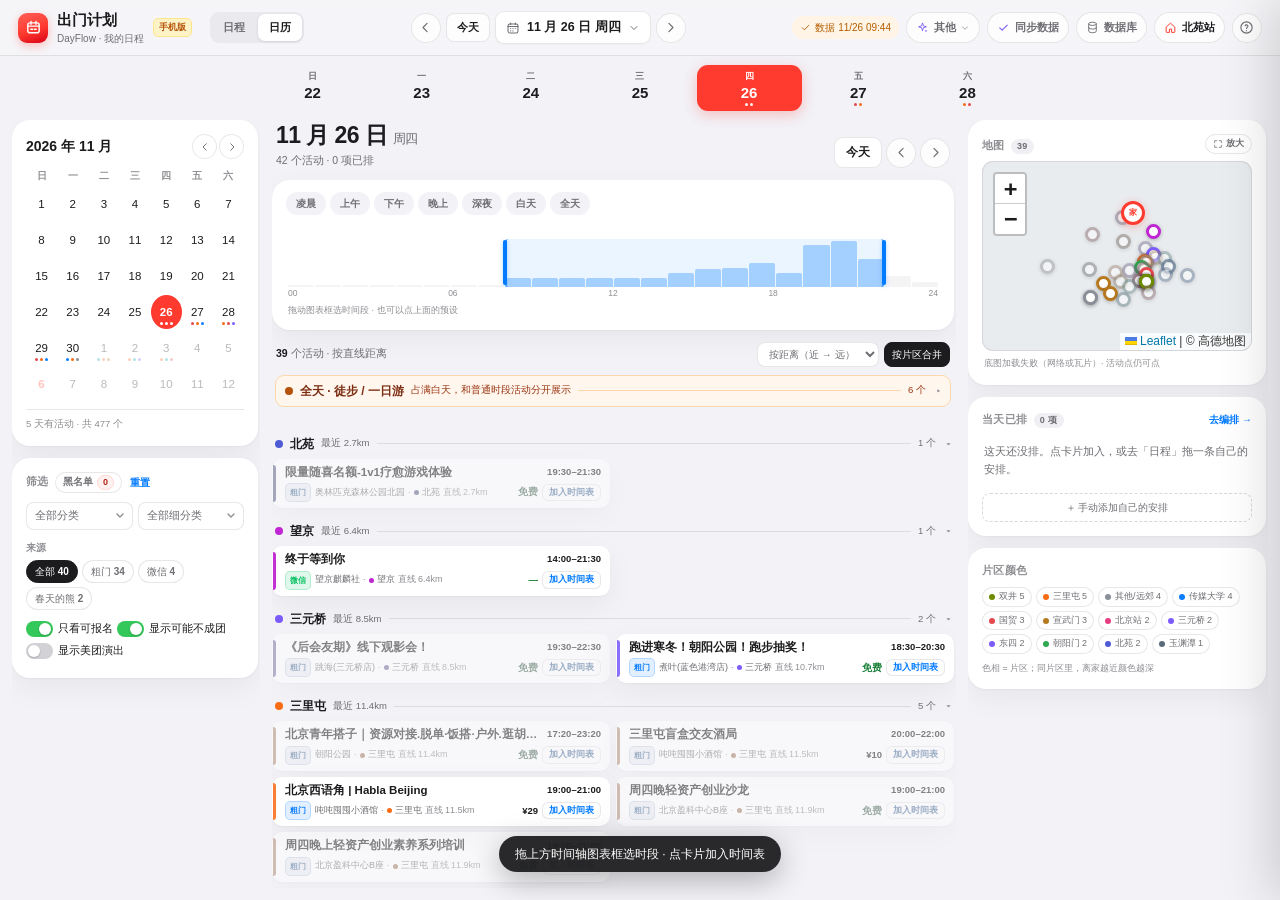
==== commit 8cc03a2f: "deploy: 2026/11/26 17:44:56" ====
--- a/index.html
+++ b/index.html
@@ -104,10 +104,23 @@
         <svg><use href="#i-db"/></svg>
         <span>手机包</span>
       </a>
-      <a class="crawl-entry course-entry" href="dayflow://service/courses" title="按地点/分类筛选美团成人课程">
-        <svg><use href="#i-spark"/></svg>
-        <span>课程体验课</span>
-      </a>
+      <div class="more-wrap">
+        <button class="crawl-entry more-entry" data-action="more-open" aria-haspopup="true" aria-expanded="false" title="培训课程 / 好玩的地点">
+          <svg><use href="#i-spark"/></svg>
+          <span>其他</span>
+          <svg class="more-chev"><use href="#i-down"/></svg>
+        </button>
+        <div class="more-menu" id="moreMenu" hidden>
+          <a class="more-item course-link" href="courses/" data-course-link>
+            <span class="more-item-icon"><svg><use href="#i-spark"/></svg></span>
+            <span><b>培训课程</b><small>美团成人培训课</small></span>
+          </a>
+          <button type="button" class="more-item" data-action="guides-open">
+            <span class="more-item-icon guide"><svg><use href="#i-spark"/></svg></span>
+            <span><b>好玩的地点</b><small>自习室 / 酒吧 / Livehouse…</small></span>
+          </button>
+        </div>
+      </div>
       <button class="crawl-entry" data-action="crawl-open" title="运行采集模块">
         <svg><use href="#i-spark"/></svg>
         <span>开始爬取</span>
@@ -252,6 +265,10 @@
             <span class="switch"><input type="checkbox" id="formationUnlikely" checked><span class="slider"></span></span>
             可能不成团
           </label>
+          <label class="switch-row" title="默认隐藏美团演出，需要时再打开">
+            <span class="switch"><input type="checkbox" id="showMeituanShows"><span class="slider"></span></span>
+            显示美团演出
+          </label>
         </div>
       </div>
 
@@ -310,6 +327,7 @@
         <div class="cal-filter-group">
           <label class="switch-row"><span class="switch"><input type="checkbox" id="calBookable" checked><span class="slider"></span></span>只看可报名</label>
           <label class="switch-row" title="勾选时显示并蒙灰；取消勾选则隐藏"><span class="switch"><input type="checkbox" id="calFormationUnlikely" checked><span class="slider"></span></span>显示可能不成团</label>
+          <label class="switch-row" title="默认隐藏美团演出，需要时再打开"><span class="switch"><input type="checkbox" id="calShowMeituanShows"><span class="slider"></span></span>显示美团演出</label>
         </div>
       </section>
     </aside>
@@ -399,7 +417,7 @@
   <div class="toast" id="toast"></div>
 
   <script src="vendor/leaflet.js"></script>
-  <script>window.__DAYFLOW_BUILD='202611190521';</script>
+  <script>window.__DAYFLOW_BUILD='202611261744';</script>
   <script src="boot.js"></script>
 </body>
 </html>
--- a/schedule.css
+++ b/schedule.css
@@ -1229,3 +1229,193 @@
 .cal-card-place .cal-card-venue { flex: 0 1 auto; min-width: 0; overflow: hidden; text-overflow: ellipsis; white-space: nowrap; font-size: 9px; margin: 0; }
 .cal-card-place .cal-card-sep, .cal-card-place .cal-area-chip, .cal-card-place .cal-card-dist { flex: none; }
 .cal-card-price { margin-left: 0; }
+
+/* 好玩榜：按类别汇总网上推荐地点 */
+.guide-entry svg { color: #e5484d; }
+.guide-dialog {
+  width: min(1040px, 96vw); height: min(86vh, 880px); max-height: 86vh;
+  display: flex; flex-direction: column; overflow: hidden;
+}
+.guide-head { flex: none; padding-bottom: 10px; }
+.guide-cats {
+  display: flex; flex-wrap: wrap; gap: 6px; padding: 0 22px 10px;
+  border-bottom: 1px solid var(--line); flex: none;
+}
+.guide-cat {
+  display: inline-flex; align-items: center; gap: 5px;
+  border: 1px solid var(--line); background: #fff; border-radius: 999px;
+  padding: 6px 10px; font-size: 11px; font-weight: 600; color: var(--muted);
+}
+.guide-cat b { font-size: 9px; color: var(--muted-2); background: #f1f1f5; border-radius: 999px; padding: 1px 5px; }
+.guide-cat.active { color: #fff; background: var(--blue); border-color: var(--blue); box-shadow: 0 3px 10px rgba(0, 122, 255, .2); }
+.guide-cat.active b { background: rgba(255, 255, 255, .22); color: #fff; }
+.guide-cat-icon { font-size: 13px; line-height: 1; }
+.guide-body { flex: 1; min-height: 0; overflow: auto; padding: 12px 22px 8px; }
+.guide-subcats { display: flex; flex-wrap: wrap; gap: 5px; margin-bottom: 12px; }
+.guide-sub {
+  border: 1px solid var(--line); background: #fff; border-radius: 999px;
+  padding: 4px 9px; font-size: 10px; color: var(--muted);
+}
+.guide-sub b { font-size: 9px; color: var(--muted-2); }
+.guide-sub.active { color: var(--blue); border-color: rgba(0, 122, 255, .3); background: rgba(0, 122, 255, .07); }
+.guide-list + .guide-list { margin-top: 16px; }
+.guide-list-head { display: flex; align-items: flex-start; gap: 10px; margin-bottom: 9px; }
+.guide-list-head h3 { margin: 0; font-size: 14px; font-weight: 700; }
+.guide-list-head p { margin: 3px 0 0; font-size: 10.5px; color: var(--muted); line-height: 1.55; }
+.guide-list-head > span {
+  margin-left: auto; flex: none; font-size: 10px; color: var(--muted-2);
+  background: #f5f5f9; border-radius: 999px; padding: 3px 8px; white-space: nowrap;
+}
+.guide-grid { display: grid; grid-template-columns: repeat(2, minmax(0, 1fr)); gap: 10px; }
+.guide-card {
+  border: 1px solid var(--line); border-radius: 14px; background: #fff;
+  overflow: hidden; display: flex; min-width: 0;
+  box-shadow: 0 1px 2px rgba(0, 0, 0, .02);
+}
+.guide-cover {
+  width: 112px; flex: none; position: relative;
+  background: linear-gradient(160deg, #eef4ff, #f7f2ff);
+  display: grid; place-items: center; overflow: hidden;
+}
+.guide-cover img { width: 100%; height: 100%; object-fit: cover; display: block; }
+.guide-cover-icon { font-size: 26px; opacity: .8; }
+.guide-type {
+  position: absolute; left: 6px; top: 6px; font-size: 9px; font-weight: 700;
+  color: #fff; background: rgba(0, 0, 0, .45); border-radius: 5px; padding: 1px 5px;
+  backdrop-filter: blur(4px); -webkit-backdrop-filter: blur(4px);
+}
+.guide-card-body { flex: 1; min-width: 0; padding: 9px 10px 8px; display: flex; flex-direction: column; gap: 3px; }
+.guide-card-top { display: flex; align-items: center; gap: 5px; }
+.guide-source {
+  font-size: 9px; font-weight: 650; color: #0a7cff; background: rgba(10, 124, 255, .08);
+  border-radius: 999px; padding: 1px 6px; max-width: 100%;
+  overflow: hidden; text-overflow: ellipsis; white-space: nowrap;
+}
+.guide-hot { font-size: 9px; font-weight: 700; color: #b45309; background: #fef3c7; border: 1px solid #fde68a; border-radius: 999px; padding: 1px 5px; }
+.guide-card h3 {
+  margin: 1px 0 0; font-size: 12.5px; font-weight: 700; line-height: 1.35;
+  display: -webkit-box; -webkit-line-clamp: 2; -webkit-box-orient: vertical; overflow: hidden;
+}
+.guide-card p {
+  margin: 0; font-size: 10px; color: var(--muted); line-height: 1.5;
+  display: -webkit-box; -webkit-line-clamp: 2; -webkit-box-orient: vertical; overflow: hidden;
+}
+.guide-meta { font-size: 9.5px; color: var(--muted-2); overflow: hidden; text-overflow: ellipsis; white-space: nowrap; }
+.guide-tags { display: flex; gap: 3px; flex-wrap: wrap; }
+.guide-tags span { font-size: 8.5px; color: var(--muted); background: #f5f5f9; border-radius: 4px; padding: 1px 4px; }
+.guide-card-foot { margin-top: auto; display: flex; align-items: center; gap: 6px; padding-top: 4px; }
+.guide-link { font-size: 9.5px; font-weight: 650; color: var(--blue); text-decoration: none; }
+.guide-link:hover { text-decoration: underline; }
+.guide-link.disabled { color: var(--muted-2); font-weight: 500; }
+.guide-detail-btn { margin-left: auto; border: 1px solid var(--line); background: #fff; border-radius: 6px; padding: 2px 7px; font-size: 9.5px; color: var(--muted); }
+.guide-detail-btn:hover { color: var(--text); border-color: var(--line-strong); }
+.guide-empty { text-align: center; padding: 48px 18px; color: var(--muted); }
+.guide-empty-icon { font-size: 36px; margin-bottom: 8px; }
+.guide-empty h3 { margin: 0 0 5px; font-size: 15px; color: var(--text); }
+.guide-empty p { margin: 5px auto 0; max-width: 520px; font-size: 11px; line-height: 1.7; }
+.guide-empty-note { color: var(--muted-2); }
+.guide-loading { padding: 40px; text-align: center; color: var(--muted-2); font-size: 11px; }
+.guide-note { white-space: pre-line; }
+.guide-detail-cover { margin-bottom: 10px; border-radius: 10px; overflow: hidden; max-height: 220px; background: #f5f5f9; }
+.guide-detail-cover img { width: 100%; max-height: 220px; object-fit: cover; display: block; }
+.guide-detail-dialog { width: min(560px, 94vw); }
+@media (max-width: 760px) {
+  .guide-dialog { width: 96vw; height: 90vh; max-height: 90vh; }
+  .guide-cats { padding: 0 14px 9px; }
+  .guide-body { padding: 10px 14px 6px; }
+  .guide-grid { grid-template-columns: 1fr; }
+  .guide-card { min-height: 104px; }
+  .guide-cover { width: 92px; }
+  .guide-list-head > span { display: none; }
+}
+@media (max-width: 700px) { .guide-entry span { display: none; } .guide-entry { padding: 6px 8px; } }
+
+/* 好玩榜地图 */
+.guide-map-wrap {
+  flex: none; margin: 0 22px 8px; border: 1px solid var(--line);
+  border-radius: 12px; overflow: hidden; background: #f7f7fa;
+}
+.guide-map { height: 200px; width: 100%; }
+.guide-map-note {
+  padding: 4px 9px; font-size: 9px; color: var(--muted-2);
+  border-top: 1px solid var(--line); background: #fff;
+}
+.guide-map-empty {
+  height: 100%; display: grid; place-items: center;
+  color: var(--muted-2); font-size: 11px; background: #f7f7fa;
+}
+.guide-map .leaflet-container { font-family: inherit; }
+@media (max-width: 760px) {
+  .guide-map-wrap { margin: 0 14px 8px; }
+  .guide-map { height: 160px; }
+}
+
+/* 详情跳地图 */
+.location-map-dialog { width: min(680px, 94vw); }
+.location-map-canvas { height: min(52vh, 430px); min-height: 260px; border-radius: 12px; overflow: hidden; background: #e9ecef; border: 1px solid var(--line); }
+.location-map-note { font-size: 9.5px; color: var(--muted-2); margin-top: 6px; }
+.location-map-fallback { height: 100%; display: grid; place-items: center; color: var(--muted); font-size: 12px; padding: 20px; text-align: center; }
+@media (max-width: 520px) {
+  .location-map-canvas { height: 44vh; min-height: 220px; }
+}
+
+/* 顶栏「其他」二级菜单 */
+.more-wrap { position: relative; display: inline-flex; }
+.more-entry .more-chev { width: 10px; height: 10px; color: var(--muted-2); margin-left: -1px; }
+.more-menu {
+  position: absolute; top: calc(100% + 7px); right: 0; z-index: 75;
+  width: 205px; padding: 5px; border-radius: 13px;
+  background: #fff; border: 1px solid var(--line); box-shadow: 0 18px 48px rgba(0,0,0,.18);
+}
+.more-menu[hidden] { display: none; }
+.more-item {
+  width: 100%; display: flex; align-items: center; gap: 9px; text-align: left;
+  border: 0; background: transparent; border-radius: 9px; padding: 8px 8px;
+  color: var(--text); text-decoration: none; cursor: pointer;
+}
+.more-item:hover { background: #f7f7fa; }
+.more-item-icon { width: 28px; height: 28px; border-radius: 8px; display: grid; place-items: center; background: #fff2f2; color: #e5484d; flex: none; }
+.more-item-icon.guide { background: #f5f2ff; color: #7c5cfc; }
+.more-item-icon svg { width: 14px; height: 14px; }
+.more-item b { display: block; font-size: 11.5px; line-height: 1.4; }
+.more-item small { display: block; color: var(--muted-2); font-size: 9px; margin-top: 1px; }
+@media (max-width: 700px) {
+  .more-entry .more-chev { display: none; }
+}
+@media (max-width: 520px) {
+  .more-menu { right: -4px; }
+}
+
+@media (max-width: 520px) {
+  .date-nav .icon-btn { display: none; }
+  .app-actions { gap: 4px; }
+  .date-pill { white-space: nowrap; }
+}
+
+/* 手机/触屏：时间图只保留预设，关闭拖拽框选，避免上下滑动误触 */
+@media (hover: none), (max-width: 900px) {
+  .cal-brush { pointer-events: none; }
+  .cal-brush-handle, .cal-brush-label { display: none !important; }
+  .cal-hist { cursor: default; }
+}
+
+/* 地点列表/详情里的「查看地图」 */
+.guide-card-actions { margin-left: auto; display: flex; align-items: center; gap: 5px; }
+.guide-map-btn {
+  border: 1px solid var(--line); background: #fff; border-radius: 6px;
+  padding: 2px 7px; font-size: 9.5px; color: var(--muted);
+}
+.guide-map-btn:hover { color: var(--text); border-color: var(--line-strong); }
+.guide-detail-btn { margin-left: 0; }
+.guide-place-dialog { width: min(620px, 94vw); }
+.guide-place-body { padding-top: 10px; }
+.guide-place-map {
+  height: 360px; width: 100%; border-radius: 10px;
+  overflow: hidden; background: #f7f7fa;
+}
+.guide-place-body .guide-map-note {
+  border: 0; padding: 5px 2px 0; background: transparent;
+}
+@media (max-width: 760px) {
+  .guide-place-map { height: 300px; }
+}
--- a/pwa.css
+++ b/pwa.css
@@ -120,3 +120,11 @@
   font: 600 15px/1.4 -apple-system, BlinkMacSystemFont, "PingFang SC", sans-serif;
   color: #3a3f4a; letter-spacing: .03em;
 }
+
+/* 顶栏又多了一个「攻略」入口：窄屏再收一点，避免溢出 */
+@media (max-width: 430px) {
+  .pwa-mode .appbar { gap: 4px; padding: 0 8px; }
+  .pwa-mode .icon-btn { padding: 6px; }
+  .pwa-mode .date-pill { padding: 6px 5px; }
+  .pwa-mode .crawl-entry { padding: 6px 7px; }
+}
